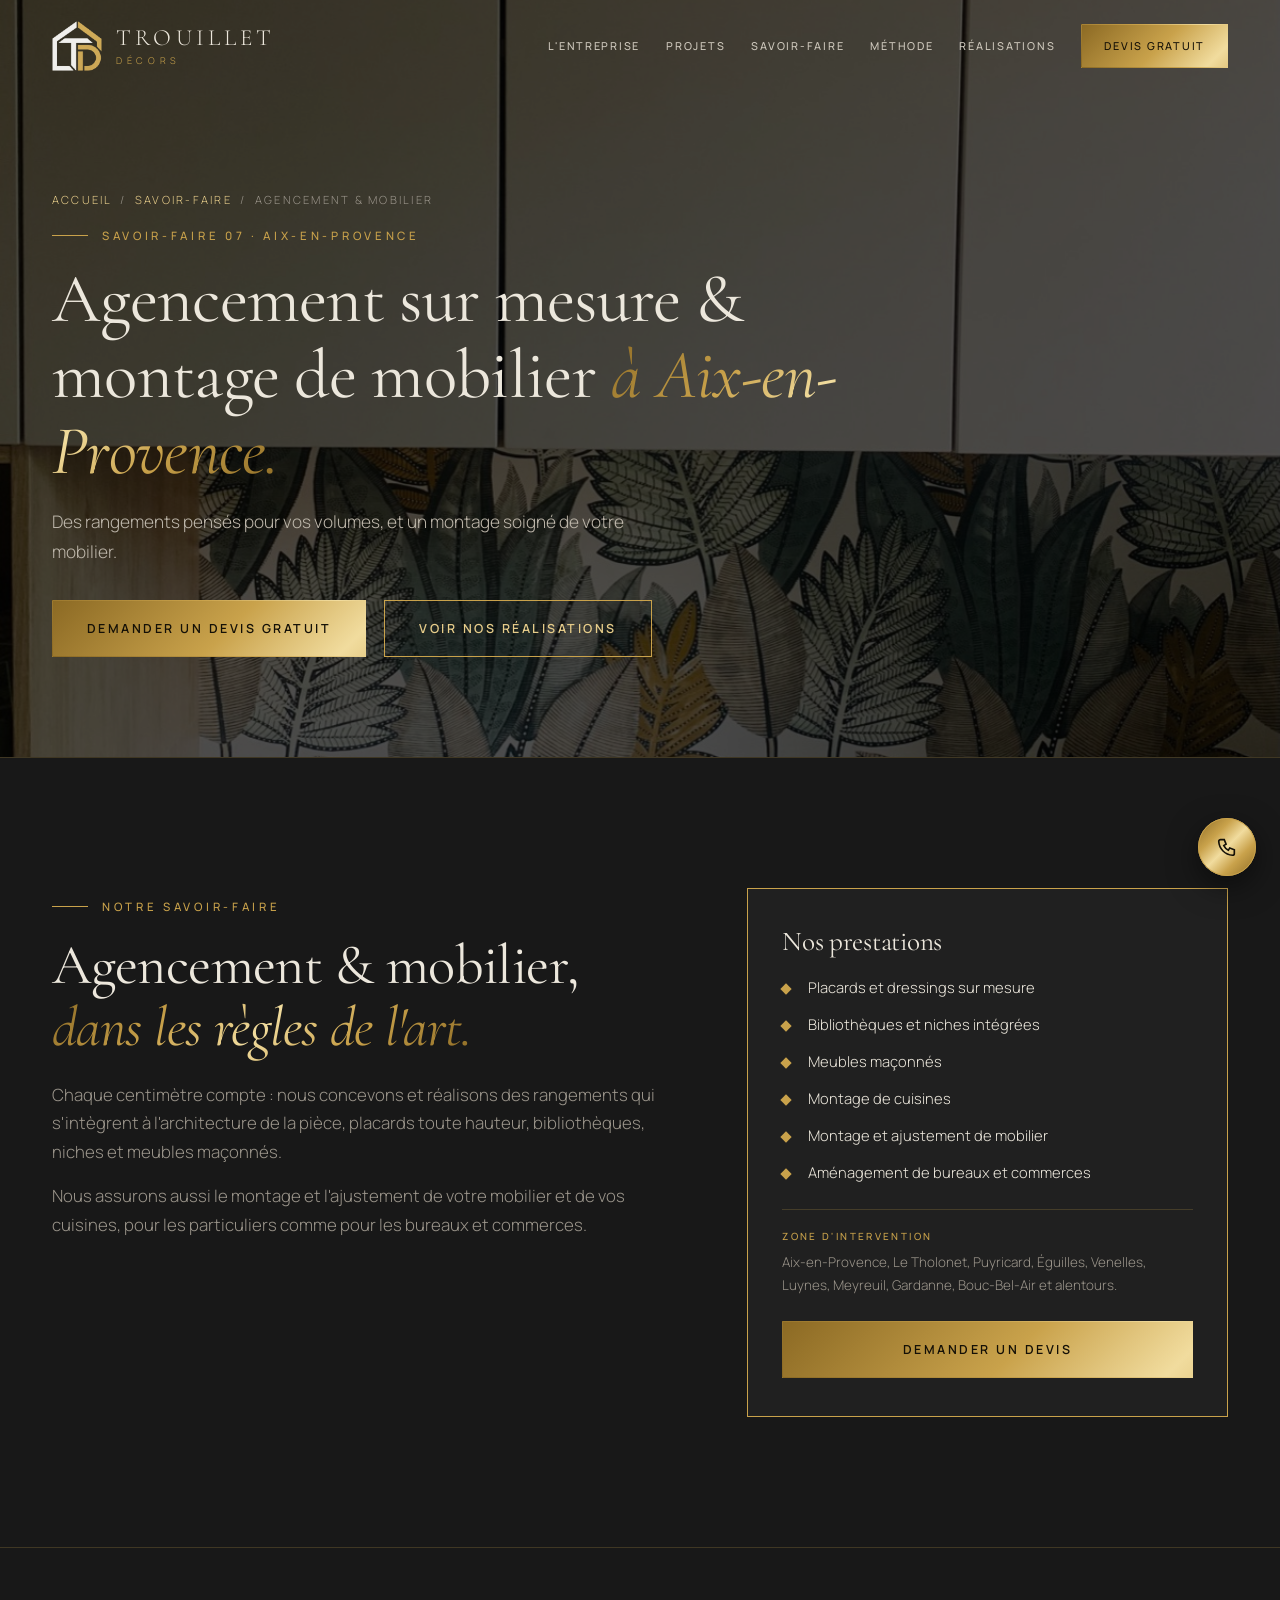
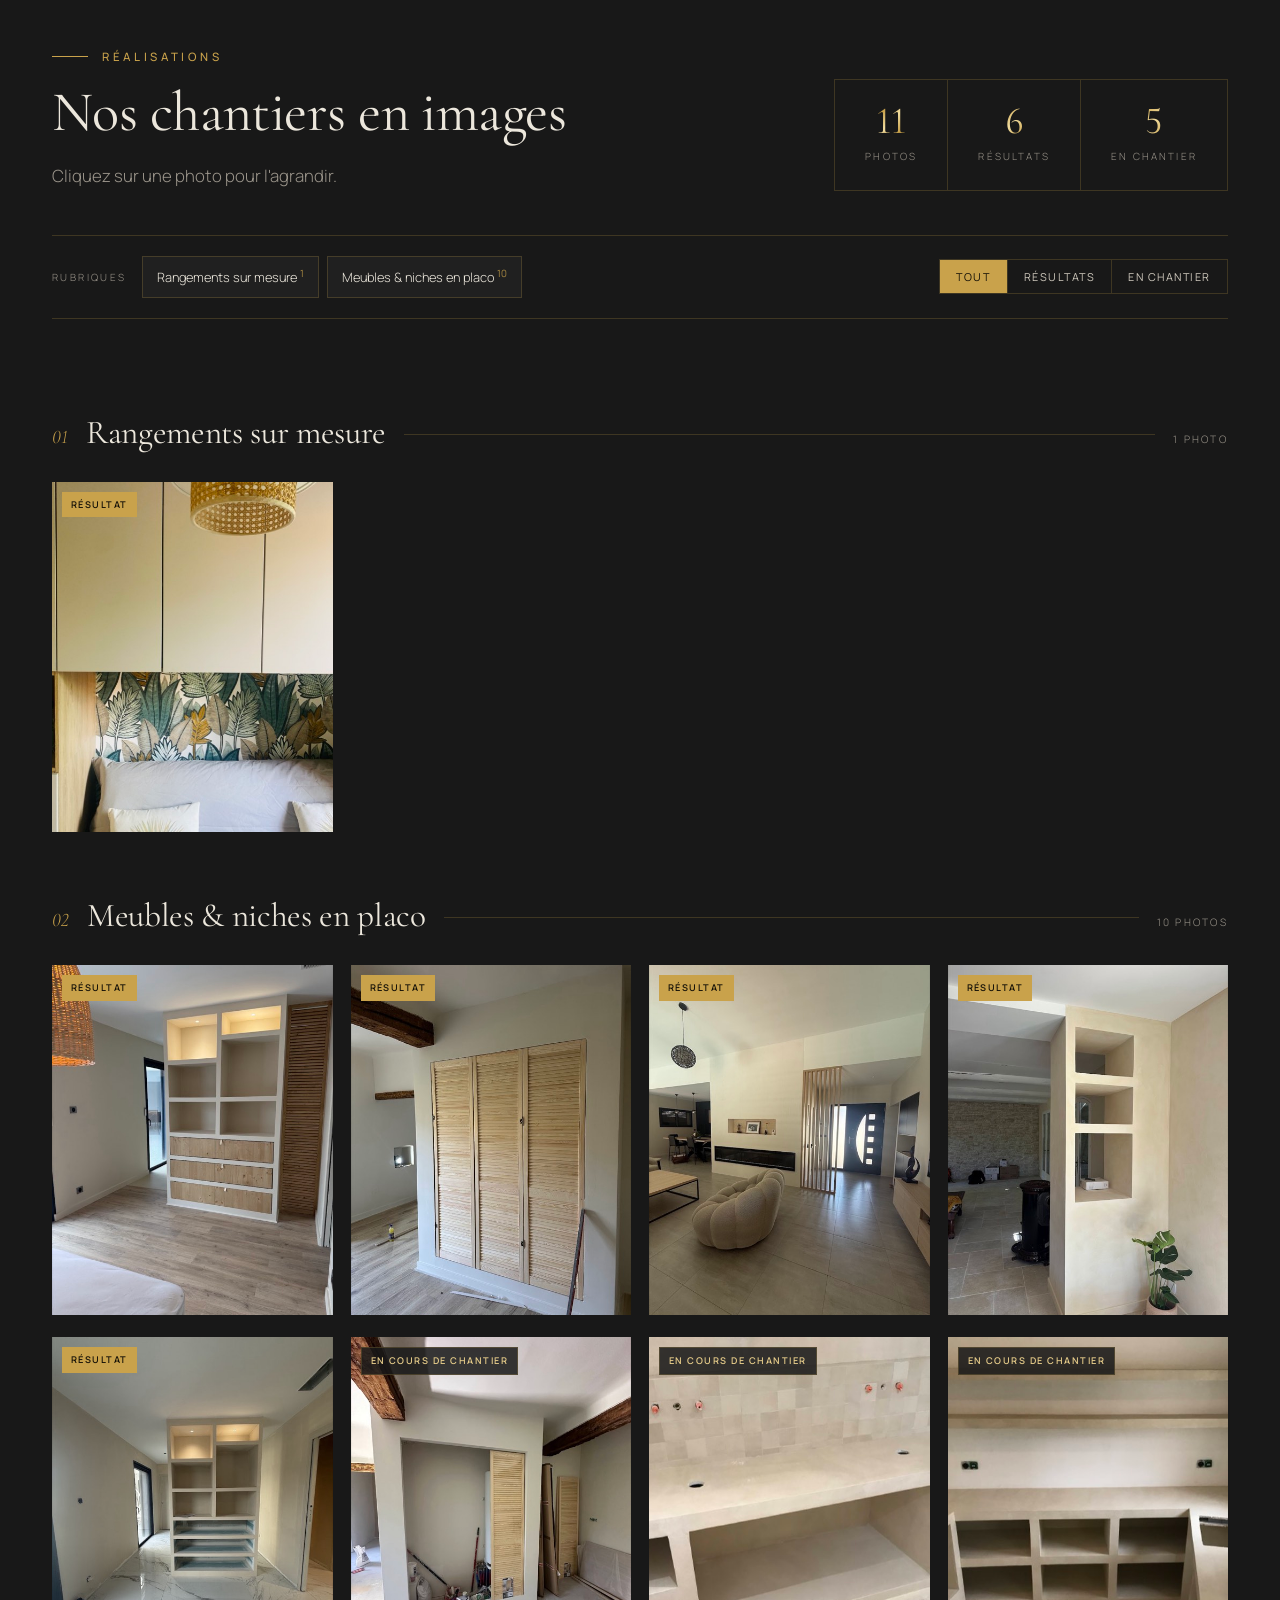
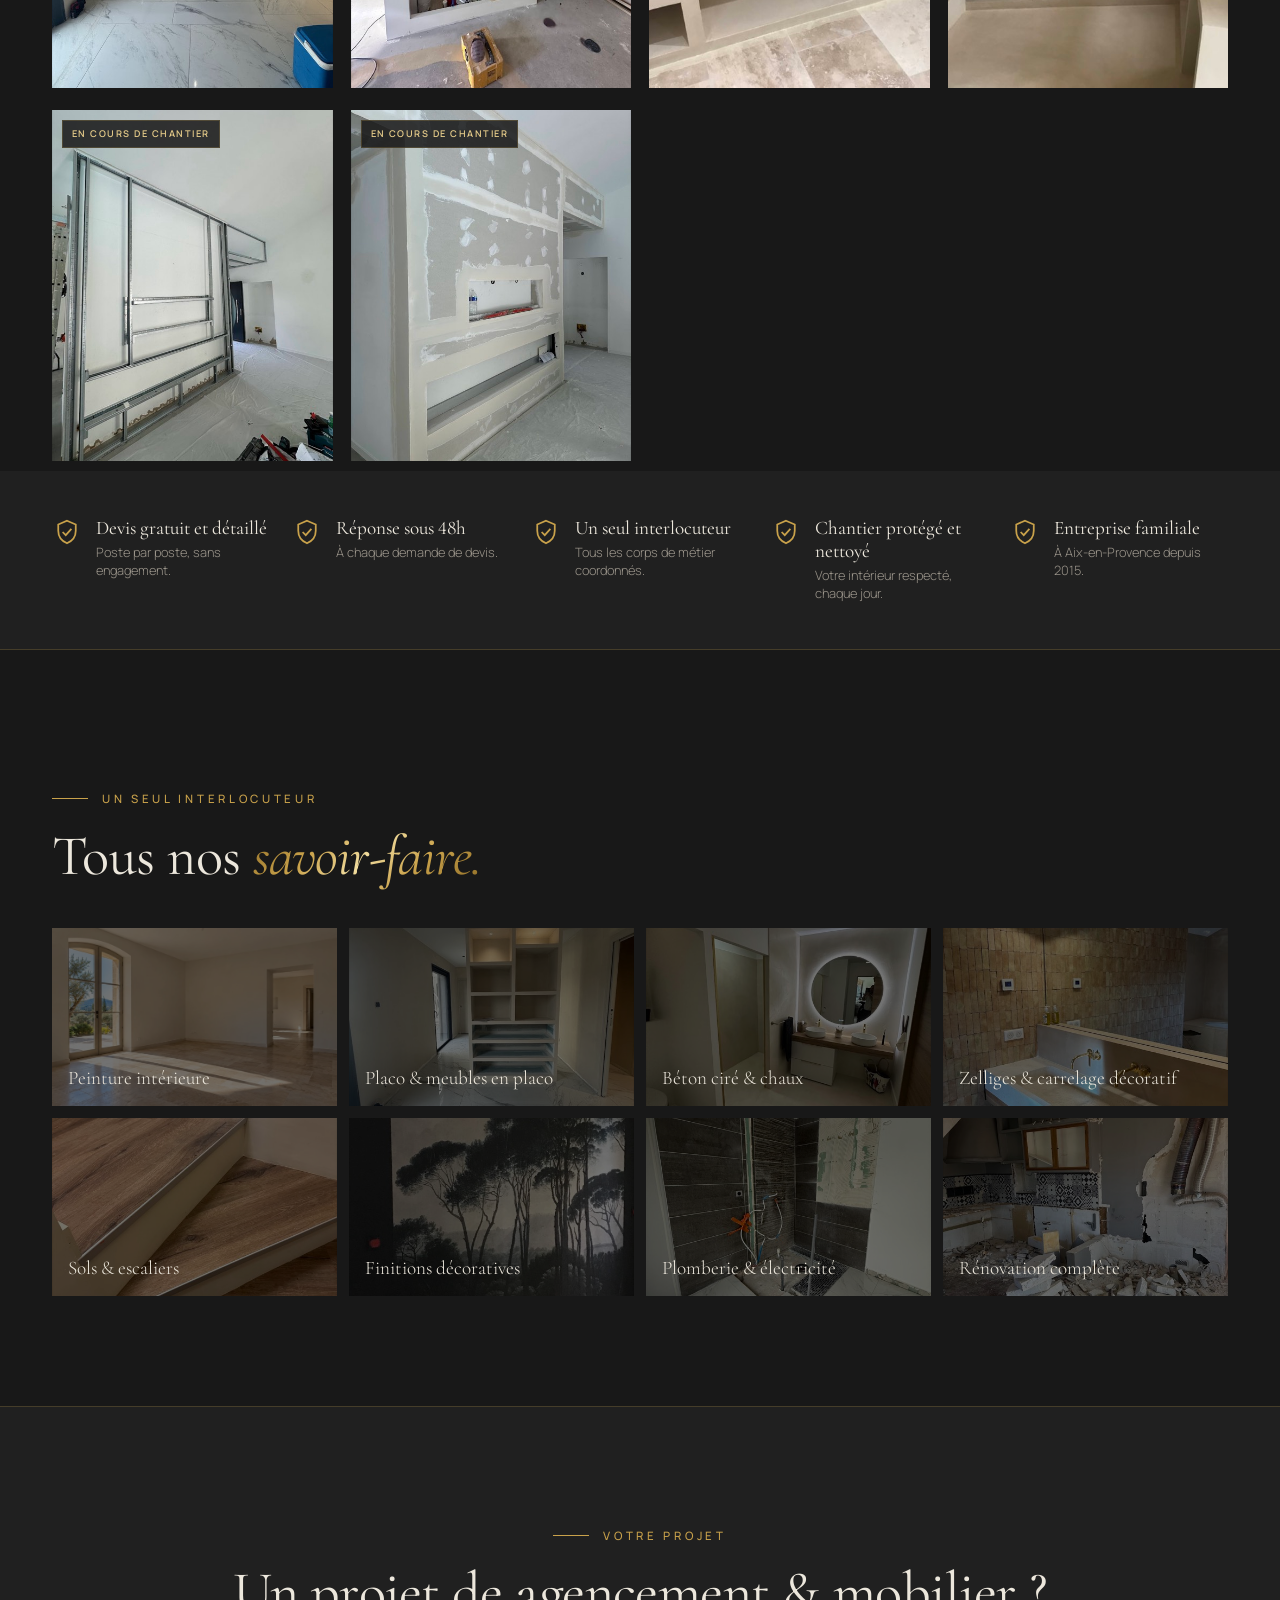
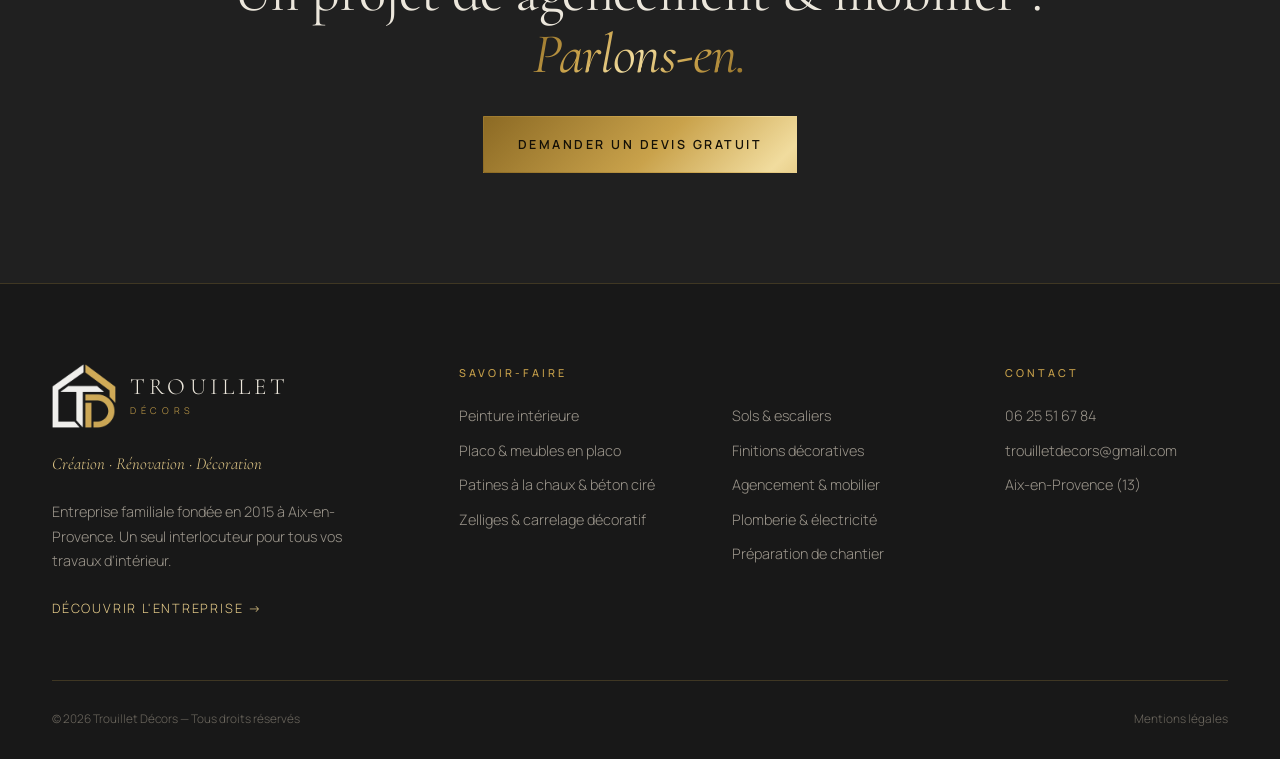
==== agencement-sur-mesure-aix-en-provence.html @ 5f68dc56 "Site Trouillet Décors Co-Authored-By: Claude Opus 5.5 <noreply@anthropic.com>" ====
<!doctype html>
<html lang="fr">
<head>
<meta charset="utf-8">
<script>document.documentElement.classList.add('js')</script>
<meta name="viewport" content="width=device-width, initial-scale=1, viewport-fit=cover">
<meta name="theme-color" content="#181818">
<title>Agencement sur mesure, rangements &amp; montage de mobilier à Aix-en-Provence — Trouillet Décors</title>
<meta name="description" content="Rangements sur mesure, placards, bibliothèques, meubles maçonnés et montage de mobilier et de cuisines à Aix-en-Provence.">
<link rel="canonical" href="https://www.trouilletdecors.fr/agencement-sur-mesure-aix-en-provence.html">
<meta property="og:title" content="Agencement sur mesure, rangements &amp; montage de mobilier à Aix-en-Provence">
<meta property="og:description" content="Rangements sur mesure, placards, bibliothèques, meubles maçonnés et montage de mobilier et de cuisines à Aix-en-Provence.">
<meta property="og:image" content="https://www.trouilletdecors.fr/images/agencement/full/agencement-01.jpg">
<script type="application/ld+json">[{"@context": "https://schema.org", "@type": "Service", "name": "Agencement sur mesure, rangements & montage de mobilier à Aix-en-Provence", "serviceType": "Agencement sur mesure & montage de mobilier", "description": "Rangements sur mesure, placards, bibliothèques, meubles maçonnés et montage de mobilier et de cuisines à Aix-en-Provence.", "areaServed": {"@type": "City", "name": "Aix-en-Provence"}, "provider": {"@type": "HomeAndConstructionBusiness", "name": "Trouillet Décors", "telephone": "+33625516784", "email": "trouilletdecors@gmail.com", "url": "https://www.trouilletdecors.fr/", "address": {"@type": "PostalAddress", "addressLocality": "Aix-en-Provence", "postalCode": "13100", "addressCountry": "FR"}}, "url": "https://www.trouilletdecors.fr/agencement-sur-mesure-aix-en-provence.html"}, {"@context": "https://schema.org", "@type": "BreadcrumbList", "itemListElement": [{"@type": "ListItem", "position": 1, "name": "Accueil", "item": "https://www.trouilletdecors.fr/"}, {"@type": "ListItem", "position": 2, "name": "Savoir-faire", "item": "https://www.trouilletdecors.fr/realisations.html"}, {"@type": "ListItem", "position": 3, "name": "Agencement & mobilier", "item": "https://www.trouilletdecors.fr/agencement-sur-mesure-aix-en-provence.html"}]}]</script>
<link rel="preconnect" href="https://fonts.googleapis.com">
<link rel="preconnect" href="https://fonts.gstatic.com" crossorigin>
<link href="https://fonts.googleapis.com/css2?family=Cormorant+Garamond:ital,wght@0,400;0,500;0,600;1,400&family=Manrope:wght@300;400;500;600&display=swap" rel="stylesheet">
<link rel="icon" type="image/png" href="images/logo/favicon-64.png">
<link rel="apple-touch-icon" href="images/logo/apple-touch-icon.png">
<link rel="stylesheet" href="site.css?v=202610231030">
</head>
<body>
<div class="progress" aria-hidden="true"></div>

<header id="top">
  <div class="wrap nav">
    <a href="index.html" class="logo" aria-label="Trouillet Décors — accueil">
      <img class="logo-img" src="images/logo/logo-td-160.png" alt="" width="160" height="160">
      <span class="logo-txt">TROUILLET<small>DÉCORS</small></span>
    </a>
    <nav class="menu" id="menu">
      <a href="entreprise.html">L'entreprise</a>
      <a href="index.html#projets">Projets</a>
      <a href="index.html#savoir-faire">Savoir-faire</a>
      <a href="index.html#methode">Méthode</a>
      <a href="realisations.html">Réalisations</a>
      <a href="index.html#contact" class="btn btn-gold">Devis gratuit</a>
      <div class="menu-foot"><a href="tel:+33625516784">06 25 51 67 84</a><span>Aix-en-Provence & Pays d'Aix</span></div>
    </nav>
    <nav class="quick" aria-label="Accès rapide"><a href="entreprise.html">L'entreprise</a><a href="realisations.html">Réalisations</a></nav>
    <button class="burger" id="burger" aria-label="Menu"><span></span><span></span><span></span></button>
  </div>
</header>

<section class="page-hero svc-hero" style="--img:url('images/agencement/full/agencement-01.jpg')">
  <div class="bg"></div>
  <div class="wrap">
    <nav class="crumb rv" aria-label="Fil d'Ariane"><a href="index.html">Accueil</a> &nbsp;/&nbsp; <a href="realisations.html">Savoir-faire</a> &nbsp;/&nbsp; Agencement &amp; mobilier</nav>
    <span class="eyebrow rv d1">Savoir-faire 07 · Aix-en-Provence</span>
    <h1 class="rv d1">Agencement sur mesure &amp; montage de mobilier <em class="gold">à Aix-en-Provence.</em></h1>
    <p class="rv d2">Des rangements pensés pour vos volumes, et un montage soigné de votre mobilier.</p>
    <div class="hero-ctas rv d3"><a href="index.html#contact" class="btn btn-gold">Demander un devis gratuit</a><a href="#galerie" class="btn btn-ghost">Voir nos réalisations</a></div>
  </div>
</section>

<section class="svc-intro">
  <div class="wrap">
    <div class="svc-grid">
      <div>
        <span class="eyebrow rv">Notre savoir-faire</span>
        <h2 class="rv d1">Agencement &amp; mobilier, <em class="gold">dans les règles de l'art.</em></h2>
        <p class="lead rv d2">Chaque centimètre compte : nous concevons et réalisons des rangements qui s&#x27;intègrent à l&#x27;architecture de la pièce, placards toute hauteur, bibliothèques, niches et meubles maçonnés.</p><p class="lead rv d2">Nous assurons aussi le montage et l&#x27;ajustement de votre mobilier et de vos cuisines, pour les particuliers comme pour les bureaux et commerces.</p>
      </div>
      <aside class="svc-box rv d2">
        <h3>Nos prestations</h3>
        <ul class="check"><li>Placards et dressings sur mesure</li><li>Bibliothèques et niches intégrées</li><li>Meubles maçonnés</li><li>Montage de cuisines</li><li>Montage et ajustement de mobilier</li><li>Aménagement de bureaux et commerces</li></ul>
        <p class="svc-zone"><b>Zone d'intervention</b>Aix-en-Provence, Le Tholonet, Puyricard, Éguilles, Venelles, Luynes, Meyreuil, Gardanne, Bouc-Bel-Air et alentours.</p>
        <a href="index.html#contact" class="btn btn-gold">Demander un devis</a>
      </aside>
    </div>
  </div>
</section>

<div class="svc-gallery" id="galerie">
  <section class="cat-intro">
    <div class="wrap">
      <div class="cat-intro-grid">
        <div><span class="eyebrow">Réalisations</span><h2>Nos chantiers en images</h2><p class="lead">Cliquez sur une photo pour l'agrandir.</p></div>
        <ul class="cat-stats"><li><b class="gold">11</b><span>Photos</span></li><li><b class='gold'>6</b><span>Résultats</span></li><li><b class='gold'>5</b><span>En chantier</span></li></ul>
      </div>
      <div class="cat-tools"><div class='jump'><small>Rubriques</small><a href="#g0" data-jump="g0">Rangements sur mesure <sup>1</sup></a><a href="#g1" data-jump="g1">Meubles &amp; niches en placo <sup>10</sup></a></div><div class="stage-toggle" role="group" aria-label="Afficher"><button class="on" data-stage="">Tout</button><button data-stage="resultat">Résultats</button><button data-stage="chantier">En chantier</button></div></div>
    </div>
  </section>
      <section class="sub" id="g0">
        <div class="wrap">
          <div class="sub-head"><span class="sub-n">01</span><h3>Rangements sur mesure</h3><span class="sub-count">1 photo</span></div>
          <div class="pgrid"><figure class="pc" data-full="images/agencement/full/agencement-01.jpg" data-stage="resultat" data-stage-label="Résultat" style="--d:0"><div class="pc-img"><img src="images/agencement/thumb/agencement-01.jpg" alt="Placards toute hauteur sur mesure au-dessus d&#x27;une tête de lit en papier peint végétal" width="525" height="700" loading="lazy"><span class="stage stage-resultat">Résultat</span></div></figure></div>
        </div>
      </section>
      <section class="sub" id="g1">
        <div class="wrap">
          <div class="sub-head"><span class="sub-n">02</span><h3>Meubles &amp; niches en placo</h3><span class="sub-count">10 photos</span></div>
          <div class="pgrid"><figure class="pc" data-full="images/placo/full/placo-01.jpg" data-stage="resultat" data-stage-label="Résultat" style="--d:0"><div class="pc-img"><img src="images/placo/thumb/placo-01.jpg" alt="Bibliothèque intégrée en placo, niches éclairées et façades en bois" width="525" height="700" loading="lazy"><span class="stage stage-resultat">Résultat</span></div></figure><figure class="pc" data-full="images/placo/full/placo-06.jpg" data-stage="resultat" data-stage-label="Résultat" style="--d:1"><div class="pc-img"><img src="images/placo/thumb/placo-06.jpg" alt="Placard sur mesure fermé par des portes persiennes en bois" width="525" height="700" loading="lazy"><span class="stage stage-resultat">Résultat</span></div></figure><figure class="pc" data-full="images/placo/full/placo-09.jpg" data-stage="resultat" data-stage-label="Résultat" style="--d:2"><div class="pc-img"><img src="images/placo/thumb/placo-09.jpg" alt="Mur TV avec niche, cheminée encastrée et claustra en bois" width="525" height="700" loading="lazy"><span class="stage stage-resultat">Résultat</span></div></figure><figure class="pc" data-full="images/placo/full/placo-12.jpg" data-stage="resultat" data-stage-label="Résultat" style="--d:3"><div class="pc-img"><img src="images/placo/thumb/placo-12.jpg" alt="Niches décoratives creusées dans un mur de séparation" width="525" height="700" loading="lazy"><span class="stage stage-resultat">Résultat</span></div></figure><figure class="pc" data-full="images/placo/full/placo-14.jpg" data-stage="resultat" data-stage-label="Résultat" style="--d:4"><div class="pc-img"><img src="images/placo/thumb/placo-14.jpg" alt="Bibliothèque intégrée éclairée, sur un sol effet marbre" width="525" height="700" loading="lazy"><span class="stage stage-resultat">Résultat</span></div></figure><figure class="pc" data-full="images/placo/full/placo-05.jpg" data-stage="chantier" data-stage-label="En cours de chantier" style="--d:5"><div class="pc-img"><img src="images/placo/thumb/placo-05.jpg" alt="Coffrage d&#x27;un placard encastré, avant la pose des portes persiennes" width="525" height="700" loading="lazy"><span class="stage stage-chantier">En cours de chantier</span></div></figure><figure class="pc" data-full="images/placo/full/placo-10.jpg" data-stage="chantier" data-stage-label="En cours de chantier" style="--d:6"><div class="pc-img"><img src="images/placo/thumb/placo-10.jpg" alt="Meuble vasque maçonné à niches ouvertes, crédence en zelliges" width="700" height="525" loading="lazy"><span class="stage stage-chantier">En cours de chantier</span></div></figure><figure class="pc" data-full="images/placo/full/placo-11.jpg" data-stage="chantier" data-stage-label="En cours de chantier" style="--d:7"><div class="pc-img"><img src="images/placo/thumb/placo-11.jpg" alt="Plan en L maçonné, étagères ouvertes et tablettes murales" width="700" height="525" loading="lazy"><span class="stage stage-chantier">En cours de chantier</span></div></figure><figure class="pc" data-full="images/placo/full/placo-15.jpg" data-stage="chantier" data-stage-label="En cours de chantier" style="--d:0"><div class="pc-img"><img src="images/placo/thumb/placo-15.jpg" alt="Ossature métallique d&#x27;un mur TV et de son caisson" width="525" height="700" loading="lazy"><span class="stage stage-chantier">En cours de chantier</span></div></figure><figure class="pc" data-full="images/placo/full/placo-16.jpg" data-stage="chantier" data-stage-label="En cours de chantier" style="--d:1"><div class="pc-img"><img src="images/placo/thumb/placo-16.jpg" alt="Mur TV en plaques de plâtre, niche et réservations avant enduit" width="525" height="700" loading="lazy"><span class="stage stage-chantier">En cours de chantier</span></div></figure></div>
        </div>
      </section>
</div>

<section class="garanties" id="garanties" hidden></section>
<section class="svc-more">
  <div class="wrap">
    <span class="eyebrow rv">Un seul interlocuteur</span>
    <h2 class="rv d1">Tous nos <em class="gold">savoir-faire.</em></h2>
    <div class="svc-others rv d2"><a href="peinture-aix-en-provence.html" class="svc-other"><img src="images/peinture/thumb/peinture-05.jpg" alt="" loading="lazy"><span>Peinture intérieure</span></a><a href="placo-aix-en-provence.html" class="svc-other"><img src="images/placo/thumb/placo-14.jpg" alt="" loading="lazy"><span>Placo &amp; meubles en placo</span></a><a href="beton-cire-enduit-chaux-aix-en-provence.html" class="svc-other"><img src="images/patines/thumb/patines-04.jpg" alt="" loading="lazy"><span>Béton ciré &amp; chaux</span></a><a href="zelliges-carrelage-aix-en-provence.html" class="svc-other"><img src="images/zelliges/thumb/zelliges-07.jpg" alt="" loading="lazy"><span>Zelliges &amp; carrelage décoratif</span></a><a href="pose-sols-aix-en-provence.html" class="svc-other"><img src="images/sols/thumb/sols-05.jpg" alt="" loading="lazy"><span>Sols &amp; escaliers</span></a><a href="papier-peint-decoration-aix-en-provence.html" class="svc-other"><img src="images/finitions/thumb/finitions-40.jpg" alt="" loading="lazy"><span>Finitions décoratives</span></a><a href="plomberie-electricite-aix-en-provence.html" class="svc-other"><img src="images/plomberie/thumb/plomberie-02.jpg" alt="" loading="lazy"><span>Plomberie &amp; électricité</span></a><a href="renovation-interieure-aix-en-provence.html" class="svc-other"><img src="images/preparation/thumb/preparation-01.jpg" alt="" loading="lazy"><span>Rénovation complète</span></a></div>
  </div>
</section>

<section class="empty-cta">
  <div class="wrap">
    <span class="eyebrow rv">Votre projet</span>
    <h2 class="rv d1">Un projet de agencement &amp; mobilier ?<br><em class="gold">Parlons-en.</em></h2>
    <a href="index.html#contact" class="btn btn-gold rv d2">Demander un devis gratuit</a>
  </div>
</section>

<footer>
  <div class="wrap">
    <div class="foot">
      <div>
        <a href="index.html" class="logo"><img class="logo-img" src="images/logo/logo-td-160.png" alt="" width="160" height="160"><span class="logo-txt">TROUILLET<small>DÉCORS</small></span></a>
        <p class="foot-tag">Création · Rénovation · Décoration</p>
        <p>Entreprise familiale fondée en 2015 à Aix-en-Provence. Un seul interlocuteur pour tous vos travaux d'intérieur.</p>
        <p><a href="entreprise.html" class="foot-link">Découvrir l'entreprise &rarr;</a></p>
      </div>
      <div><h4>Savoir-faire</h4><ul><li><a href="peinture-aix-en-provence.html">Peinture intérieure</a></li><li><a href="placo-aix-en-provence.html">Placo & meubles en placo</a></li><li><a href="beton-cire-enduit-chaux-aix-en-provence.html">Patines à la chaux & béton ciré</a></li><li><a href="zelliges-carrelage-aix-en-provence.html">Zelliges & carrelage décoratif</a></li></ul></div>
      <div><h4>&nbsp;</h4><ul><li><a href="pose-sols-aix-en-provence.html">Sols & escaliers</a></li><li><a href="papier-peint-decoration-aix-en-provence.html">Finitions décoratives</a></li><li><a href="agencement-sur-mesure-aix-en-provence.html">Agencement & mobilier</a></li><li><a href="plomberie-electricite-aix-en-provence.html">Plomberie & électricité</a></li><li><a href="renovation-interieure-aix-en-provence.html">Préparation de chantier</a></li></ul></div>
      <div><h4>Contact</h4><ul><li><a href="tel:+33625516784">06 25 51 67 84</a></li><li><a href="mailto:trouilletdecors@gmail.com">trouilletdecors@gmail.com</a></li><li>Aix-en-Provence (13)</li></ul></div>
    </div>
    <div class="legal"><span>© <span id="y"></span> Trouillet Décors — Tous droits réservés</span><span><a href="mentions-legales.html">Mentions légales</a></span></div>
  </div>
</footer>

<a href="tel:+33625516784" class="float-call" aria-label="Appeler"><svg viewBox="0 0 24 24" fill="none" stroke="currentColor" stroke-width="1.8"><path d="M5 4h4l2 5-2.5 1.5a11 11 0 005 5L15 13l5 2v4a2 2 0 01-2 2A16 16 0 013 6a2 2 0 012-2"/></svg></a>

<script src="confiance.js?v=202610231030"></script>
<script src="site.js?v=202610231030"></script>
</body>
</html>
---- site.css ----
:root{
  --black:#181818;
  --ink:#202020;
  --panel:#2a2a2a;
  --line:rgba(201,162,75,.22);
  --gold:#c9a24b;
  --gold-light:#e6cc8a;
  --gold-grad:linear-gradient(135deg,#8c6a24 0%,#c9a24b 30%,#f1dc9e 50%,#c9a24b 70%,#8c6a24 100%);
  --text:#ece7dc;
  --muted:#9a948a;
  --serif:'Cormorant Garamond',Georgia,serif;
  --sans:'Manrope',system-ui,sans-serif;
  --max:1240px;
}
*{box-sizing:border-box;margin:0;padding:0}
html{scroll-behavior:smooth}
body{background:var(--black);color:var(--text);font-family:var(--sans);font-weight:300;line-height:1.7;-webkit-font-smoothing:antialiased;overflow-x:hidden}
img{display:block;max-width:100%}
a{color:inherit;text-decoration:none}
.wrap{max-width:var(--max);margin:0 auto;padding:0 32px}
.gold{background:var(--gold-grad);-webkit-background-clip:text;background-clip:text;color:transparent}
.eyebrow{font-size:.72rem;letter-spacing:.32em;text-transform:uppercase;color:var(--gold);font-weight:500;display:inline-flex;align-items:center;gap:14px}
.eyebrow::before{content:"";width:36px;height:1px;background:var(--gold)}
h1,h2,h3{font-family:var(--serif);font-weight:400;line-height:1.1;letter-spacing:-.01em}
h2{font-size:clamp(2.2rem,4.4vw,3.6rem);margin:18px 0 22px}
h2 em,h1 em{font-style:italic}
p.lead{color:var(--muted);font-size:1.05rem;max-width:620px}
section{padding:130px 0;position:relative}

/* Buttons */
.btn{display:inline-flex;align-items:center;gap:12px;padding:17px 34px;font-size:.78rem;letter-spacing:.2em;text-transform:uppercase;font-weight:600;border:1px solid var(--gold);transition:.4s;cursor:pointer;font-family:var(--sans)}
.btn-gold{background:var(--gold-grad);background-size:200% 100%;color:#141007;border-color:transparent}
.btn-gold:hover{background-position:100% 0;box-shadow:0 10px 40px rgba(201,162,75,.25)}
.btn-ghost{color:var(--gold-light);background:transparent}
.btn-ghost:hover{background:rgba(201,162,75,.08)}
.btn svg{width:16px;height:16px}

/* Header */
header{position:fixed;inset:0 0 auto 0;z-index:50;transition:.4s;border-bottom:1px solid transparent}
header.scrolled{background:rgba(24,24,24,.92);backdrop-filter:blur(12px);border-color:var(--line)}
.nav{display:flex;align-items:center;justify-content:space-between;height:92px;transition:.4s}
header.scrolled .nav{height:74px}
.logo{display:flex;align-items:center;gap:14px}
.logo-mark{width:44px;height:44px;border:1px solid var(--gold);display:grid;place-items:center;font-family:var(--serif);font-size:1.5rem;position:relative}
.logo-mark::after{content:"";position:absolute;inset:4px;border:1px solid var(--line)}
.logo-txt{font-family:var(--serif);font-size:1.45rem;letter-spacing:.18em;line-height:1}
.logo-txt small{display:block;font-family:var(--sans);font-size:.58rem;letter-spacing:.5em;color:var(--gold);margin-top:6px}
.menu{display:flex;gap:38px;align-items:center}
.menu a{font-size:.74rem;letter-spacing:.2em;text-transform:uppercase;font-weight:500;color:#cfc9bd;position:relative;transition:.3s}
.menu a:not(.btn)::after{content:"";position:absolute;left:0;bottom:-6px;height:1px;width:0;background:var(--gold);transition:.35s}
.menu a:not(.btn):hover{color:var(--gold-light)}
.menu a:not(.btn):hover::after{width:100%}
.menu .btn{padding:12px 22px}
.burger{display:none;background:none;border:0;width:34px;height:24px;position:relative;cursor:pointer}
.burger span{position:absolute;left:0;right:0;height:1px;background:var(--gold);transition:.3s}
.burger span:nth-child(1){top:2px}.burger span:nth-child(2){top:11px}.burger span:nth-child(3){top:20px}
.burger.open span:nth-child(1){top:11px;transform:rotate(45deg)}
.burger.open span:nth-child(2){opacity:0}
.burger.open span:nth-child(3){top:11px;transform:rotate(-45deg)}

/* Hero */
.hero{min-height:100vh;display:flex;align-items:center;padding:140px 0 100px;overflow:hidden}
.hero-bg{position:absolute;inset:0;background:url('images/correns/full/correns-10.jpg') center/cover;transform:scale(1.08);animation:zoom 18s ease-out forwards}
@keyframes zoom{to{transform:scale(1)}}
.hero::before{content:"";position:absolute;inset:0;z-index:1;background:linear-gradient(90deg,rgba(24,24,24,.97) 0%,rgba(24,24,24,.85) 45%,rgba(24,24,24,.45) 100%),linear-gradient(0deg,var(--black) 0%,transparent 30%)}
.hero .wrap{position:relative;z-index:2;width:100%}
.hero h1{font-size:clamp(3rem,7vw,6.2rem);margin:28px 0 30px;max-width:900px}
.hero p{font-size:1.15rem;color:#bdb6aa;max-width:560px;margin-bottom:46px}
.hero-ctas{display:flex;gap:18px;flex-wrap:wrap}
.hero-side{position:absolute;right:32px;bottom:0;display:flex;flex-direction:column;gap:6px;text-align:right;font-size:.7rem;letter-spacing:.3em;text-transform:uppercase;color:var(--muted)}
.scroll-cue{position:absolute;left:50%;bottom:34px;z-index:2;width:1px;height:60px;background:linear-gradient(var(--gold),transparent);animation:cue 2.2s infinite}
@keyframes cue{0%{transform:scaleY(0);transform-origin:top}50%{transform:scaleY(1);transform-origin:top}51%{transform-origin:bottom}100%{transform:scaleY(0);transform-origin:bottom}}

/* Stats */
.stats{padding:0;margin-top:-1px;border-top:1px solid var(--line);border-bottom:1px solid var(--line);background:var(--ink)}
.stats .wrap{display:grid;grid-template-columns:repeat(4,1fr)}
.stat{padding:46px 20px;text-align:center;border-right:1px solid var(--line)}
.stat:last-child{border-right:0}
.stat b{display:block;font-family:var(--serif);font-weight:400;font-size:3rem;line-height:1}
.stat span{font-size:.7rem;letter-spacing:.24em;text-transform:uppercase;color:var(--muted);display:block;margin-top:12px}

/* Concept */
.concept .wrap{display:grid;grid-template-columns:1.05fr 1fr;gap:90px;align-items:center}
.concept-img{position:relative;aspect-ratio:4/5}
.concept-img img{width:100%;height:100%;object-fit:cover;filter:saturate(.85)}
.concept-img::before{content:"";position:absolute;inset:-22px 22px 22px -22px;border:1px solid var(--gold);z-index:-1}
.badge{position:absolute;right:-30px;bottom:50px;background:var(--black);border:1px solid var(--gold);padding:26px 30px;text-align:center}
.badge b{font-family:var(--serif);font-size:2.6rem;font-weight:400;display:block;line-height:1}
.badge span{font-size:.64rem;letter-spacing:.28em;text-transform:uppercase;color:var(--muted)}
.check{list-style:none;margin:34px 0 44px;display:grid;gap:18px}
.check li{display:flex;gap:18px;align-items:flex-start}
.check li::before{content:"";flex:0 0 8px;height:8px;margin-top:10px;transform:rotate(45deg);background:var(--gold)}
.check strong{font-weight:500;color:var(--text)}
.check span{color:var(--muted)}

/* Services */
.services{background:var(--ink)}
.sec-head{display:flex;justify-content:space-between;align-items:flex-end;gap:40px;margin-bottom:70px;flex-wrap:wrap}
.grid-s{display:grid;grid-template-columns:repeat(4,1fr);border-top:1px solid var(--line);border-left:1px solid var(--line)}
.card{padding:46px 34px 40px;border-right:1px solid var(--line);border-bottom:1px solid var(--line);position:relative;overflow:hidden;transition:.5s;min-height:330px;display:flex;flex-direction:column}
.card::before{content:"";position:absolute;inset:0;background:var(--bg) center/cover;opacity:0;transition:.6s;transform:scale(1.1)}
.card::after{content:"";position:absolute;inset:0;background:linear-gradient(0deg,rgba(24,24,24,.96),rgba(24,24,24,.7));opacity:0;transition:.6s}
.card>*{position:relative;z-index:1}
.card:hover::before{opacity:1;transform:scale(1)}
.card:hover::after{opacity:1}
.num{font-family:var(--serif);font-style:italic;color:var(--gold);font-size:1rem}
.ico{width:46px;height:46px;margin:26px 0 24px;color:var(--gold)}
.card h3{font-size:1.75rem;margin-bottom:14px}
.card p{color:var(--muted);font-size:.92rem}
.card .more{margin-top:auto;padding-top:24px;font-size:.68rem;letter-spacing:.24em;text-transform:uppercase;color:var(--gold);opacity:0;transform:translateY(10px);transition:.4s}
.card:hover .more{opacity:1;transform:none}

/* Clients */
.clients .wrap{display:grid;grid-template-columns:1fr 1fr;gap:2px;background:var(--line);border:1px solid var(--line)}
.client{background:var(--black);padding:70px 60px;position:relative;overflow:hidden}
.client .tag{font-family:var(--serif);font-size:6rem;line-height:1;position:absolute;right:30px;top:20px;color:rgba(201,162,75,.08);font-style:italic}
.client h3{font-size:2.4rem;margin:16px 0 18px}
.client p{color:var(--muted);margin-bottom:26px}
.client ul{list-style:none;display:grid;gap:12px}
.client li{padding-left:28px;position:relative;font-size:.95rem}
.client li::before{content:"";position:absolute;left:0;top:13px;width:14px;height:1px;background:var(--gold)}

/* Process */
.process{background:var(--ink)}
.steps{display:grid;grid-template-columns:repeat(4,1fr);gap:40px;margin-top:70px;position:relative}
.steps::before{content:"";position:absolute;top:36px;left:36px;right:36px;height:1px;background:var(--line)}
.step{position:relative}
.step .dot{width:72px;height:72px;border:1px solid var(--gold);border-radius:50%;display:grid;place-items:center;background:var(--ink);font-family:var(--serif);font-size:1.6rem;color:var(--gold-light);margin-bottom:30px}
.step h3{font-size:1.6rem;margin-bottom:12px}
.step p{color:var(--muted);font-size:.92rem}

/* Gallery */
.gallery-grid{display:grid;grid-template-columns:repeat(4,1fr);grid-auto-rows:260px;grid-auto-flow:dense;gap:14px;margin-top:70px}
.g{position:relative;overflow:hidden;cursor:pointer}
.g img{width:100%;height:100%;object-fit:cover;transition:1s cubic-bezier(.2,.7,.2,1);filter:saturate(.8) brightness(.85)}
.g:hover img{transform:scale(1.07);filter:saturate(1) brightness(.7)}
.g figcaption{position:absolute;left:24px;bottom:22px;right:24px;transform:translateY(12px);opacity:0;transition:.5s}
.g:hover figcaption{transform:none;opacity:1}
.g figcaption small{font-size:.64rem;letter-spacing:.26em;text-transform:uppercase;color:var(--gold)}
.g figcaption b{display:block;font-family:var(--serif);font-weight:400;font-size:1.5rem}
.g.tall{grid-row:span 2}.g.wide{grid-column:span 2}
.g::after{content:"";position:absolute;inset:12px;border:1px solid rgba(230,204,138,0);transition:.5s}
.g:hover::after{border-color:rgba(230,204,138,.5)}

/* Quote band */
.band{padding:120px 0;text-align:center;background:linear-gradient(rgba(24,24,24,.86),rgba(24,24,24,.86)),url('images/correns/full/correns-06.jpg') center/cover fixed;border-top:1px solid var(--line);border-bottom:1px solid var(--line)}
.band blockquote{font-family:var(--serif);font-size:clamp(1.9rem,3.6vw,3rem);font-style:italic;max-width:950px;margin:0 auto;line-height:1.3}
.band .sig{margin-top:30px;font-size:.72rem;letter-spacing:.3em;text-transform:uppercase;color:var(--gold)}

/* Zone */
.zone .wrap{display:grid;grid-template-columns:1fr 1fr;gap:90px;align-items:center}
.towns{display:flex;flex-wrap:wrap;gap:10px;margin-top:34px}
.towns span{border:1px solid var(--line);padding:9px 18px;font-size:.82rem;color:#cfc9bd;transition:.3s}
.towns span:hover{border-color:var(--gold);color:var(--gold-light)}
.towns span.main{border-color:var(--gold);color:var(--gold-light)}
.map{aspect-ratio:1;position:relative;display:grid;place-items:center}
.ring{position:absolute;border:1px solid var(--line);border-radius:50%}
.ring:nth-child(1){inset:0}.ring:nth-child(2){inset:16%}.ring:nth-child(3){inset:32%;border-color:rgba(201,162,75,.45)}
.pulse{width:18px;height:18px;background:var(--gold);border-radius:50%;position:relative;box-shadow:0 0 0 0 rgba(201,162,75,.6);animation:pulse 2.4s infinite}
@keyframes pulse{70%{box-shadow:0 0 0 40px rgba(201,162,75,0)}100%{box-shadow:0 0 0 0 rgba(201,162,75,0)}}
.map-label{position:absolute;top:calc(50% + 26px);font-family:var(--serif);font-size:1.6rem;text-align:center;line-height:1.2}
.map-label small{display:block;font-family:var(--sans);font-size:.62rem;letter-spacing:.3em;color:var(--gold);text-transform:uppercase}
.km{position:absolute;font-size:.62rem;letter-spacing:.2em;color:var(--muted);background:var(--black);padding:0 8px}

/* Contact */
.contact{background:var(--ink);border-top:1px solid var(--line)}
.contact .wrap{display:grid;grid-template-columns:1fr 1.15fr;gap:90px}
.coords{margin-top:40px;display:grid;gap:28px}
.coord{display:flex;gap:20px;align-items:flex-start}
.coord .ci{width:50px;height:50px;border:1px solid var(--line);display:grid;place-items:center;color:var(--gold);flex:0 0 50px}
.coord .ci svg{width:20px;height:20px}
.coord small{display:block;font-size:.66rem;letter-spacing:.26em;text-transform:uppercase;color:var(--muted)}
.coord b{font-weight:400;font-size:1.1rem}
form{background:var(--black);border:1px solid var(--line);padding:56px 50px;display:grid;grid-template-columns:1fr 1fr;gap:26px}
.field{display:flex;flex-direction:column;gap:8px}
.field.full{grid-column:1/-1}
label{font-size:.66rem;letter-spacing:.24em;text-transform:uppercase;color:var(--gold)}
input,select,textarea{background:transparent;border:0;border-bottom:1px solid #423d34;padding:12px 0;color:var(--text);font-family:var(--sans);font-size:1rem;font-weight:300;outline:none;transition:.3s;border-radius:0}
select option{background:var(--ink)}
input:focus,select:focus,textarea:focus{border-color:var(--gold)}
textarea{resize:vertical;min-height:110px}
.chips{display:flex;flex-wrap:wrap;gap:8px}
.chips input{position:absolute;opacity:0;width:1px;height:1px;pointer-events:none}
.chips input:focus-visible+label{outline:2px solid var(--gold);outline-offset:2px}
.chips label{border:1px solid #423d34;padding:8px 16px;cursor:pointer;color:#cfc9bd;font-size:.72rem;letter-spacing:.12em;transition:.3s}
.chips input:checked+label{border-color:var(--gold);color:#141007;background:var(--gold)}
form .btn{grid-column:1/-1;justify-content:center;margin-top:10px}
.form-note{grid-column:1/-1;font-size:.78rem;color:var(--muted);text-align:center}

/* Footer */
footer{padding:80px 0 30px;border-top:1px solid var(--line)}
.foot{display:grid;grid-template-columns:1.6fr 1fr 1fr 1fr;gap:50px;padding-bottom:60px}
.foot h4{font-size:.68rem;letter-spacing:.28em;text-transform:uppercase;color:var(--gold);font-weight:500;margin-bottom:22px}
.foot ul{list-style:none;display:grid;gap:10px}
.foot li,.foot li a{color:var(--muted);font-size:.9rem;transition:.3s}
.foot li a:hover{color:var(--gold-light)}
.foot p{color:var(--muted);font-size:.9rem;margin-top:22px;max-width:340px}
.legal{border-top:1px solid var(--line);padding-top:28px;display:flex;justify-content:space-between;font-size:.74rem;color:#6d685f;flex-wrap:wrap;gap:12px}

/* Floating call */
.float-call{position:fixed;right:24px;bottom:24px;z-index:40;width:58px;height:58px;border-radius:50%;background:var(--gold-grad);display:none;place-items:center;color:#141007;box-shadow:0 10px 30px rgba(0,0,0,.5)}
.float-call svg{width:22px;height:22px}

/* Reveal */
.js .rv{opacity:0;transform:translateY(40px);transition:1s cubic-bezier(.2,.7,.2,1)}
.js .rv.in{opacity:1;transform:none}
.d1{transition-delay:.1s}.d2{transition-delay:.2s}.d3{transition-delay:.3s}

/* Responsive */
@media (max-width:1080px){
  .grid-s{grid-template-columns:repeat(2,1fr)}
  .concept .wrap,.zone .wrap,.contact .wrap{grid-template-columns:1fr;gap:70px}
  .concept-img{max-width:520px}
  .steps{grid-template-columns:repeat(2,1fr);gap:50px}.steps::before{display:none}
  .gallery-grid{grid-template-columns:repeat(2,1fr)}
  .foot{grid-template-columns:1fr 1fr}
  .map{max-width:440px;width:100%;margin:0 auto}
}
@media (max-width:860px){
  .menu{position:fixed;inset:0;background:rgba(24,24,24,.98);flex-direction:column;justify-content:center;gap:34px;opacity:0;pointer-events:none;transition:.4s}
  .menu.open{opacity:1;pointer-events:auto}
  .menu a{font-size:1rem}
  .burger{display:block;z-index:60}
  .stats .wrap{grid-template-columns:repeat(2,1fr)}
  .stat:nth-child(2){border-right:0}.stat:nth-child(-n+2){border-bottom:1px solid var(--line)}
  .clients .wrap{grid-template-columns:1fr}
  .hero-side{display:none}
  .float-call{display:grid}
}
@media (max-width:600px){
  .wrap{padding:0 16px}
  section{padding:90px 0}
  .grid-s,.steps,.foot{grid-template-columns:1fr}
  .gallery-grid{grid-template-columns:1fr;grid-auto-rows:240px}
  .g.wide,.g.tall{grid-column:auto;grid-row:auto}
  .client{padding:50px 26px}
  form{grid-template-columns:1fr;padding:38px 22px}
  .badge{right:-6px;padding:18px 20px}
  .concept-img::before{inset:-12px 12px 12px -12px}
  .logo-txt{font-size:1.15rem}
  .band{background-attachment:scroll}
  .card .more{opacity:1;transform:none}
}

/* ---------- Projets phares ---------- */
.projects{display:grid;grid-template-columns:repeat(4,1fr);gap:14px;margin-top:70px}
.proj{position:relative;aspect-ratio:3/4;overflow:hidden;cursor:pointer;display:block;background:var(--panel)}
.proj img{width:100%;height:100%;object-fit:cover;transition:1.2s cubic-bezier(.2,.7,.2,1);filter:brightness(.78) saturate(.9)}
.proj:hover img{transform:scale(1.06);filter:brightness(.6) saturate(1)}
.proj::before{content:"";position:absolute;inset:0;z-index:1;background:linear-gradient(0deg,rgba(24,24,24,.92) 0%,rgba(24,24,24,0) 55%)}
.proj::after{content:"";position:absolute;inset:12px;z-index:1;border:1px solid rgba(230,204,138,0);transition:.5s}
.proj:hover::after{border-color:rgba(230,204,138,.55)}
.proj-txt{position:absolute;left:26px;right:26px;bottom:24px;z-index:2}
.proj-txt small{font-size:.62rem;letter-spacing:.28em;text-transform:uppercase;color:var(--gold)}
.proj-txt b{display:block;font-family:var(--serif);font-weight:400;font-size:1.65rem;line-height:1.15;margin:6px 0 8px}
.proj-txt span{font-size:.8rem;color:#bdb6aa;display:flex;align-items:center;gap:10px}
.proj-txt span::before{content:"";width:22px;height:1px;background:var(--gold)}
.proj.big{grid-column:span 2;aspect-ratio:auto}

/* ---------- Catégories (accueil) ---------- */
.cats{display:grid;grid-template-columns:repeat(4,1fr);gap:14px;margin-top:14px}
.cat{position:relative;aspect-ratio:4/3;overflow:hidden;display:block}
.cat img{width:100%;height:100%;object-fit:cover;filter:brightness(.55) saturate(.85);transition:1s cubic-bezier(.2,.7,.2,1)}
.cat:hover img{transform:scale(1.07);filter:brightness(.42)}
.cat div{position:absolute;inset:auto 20px 18px 20px}
.cat b{font-family:var(--serif);font-weight:400;font-size:1.3rem;line-height:1.2;display:block}
.cat small{font-size:.6rem;letter-spacing:.24em;text-transform:uppercase;color:var(--gold)}
.center{text-align:center;margin-top:60px}

/* ---------- Page réalisations ---------- */
.page-hero{padding:190px 0 90px;position:relative;overflow:hidden;border-bottom:1px solid var(--line)}
.page-hero .bg{position:absolute;inset:0;background:var(--img) center/cover;filter:brightness(.32) saturate(.8)}
.page-hero .wrap{position:relative}
.page-hero h1{font-size:clamp(2.8rem,6vw,5.2rem);margin:22px 0 22px}
.page-hero p{color:#bdb6aa;max-width:600px;font-size:1.08rem}
.crumb{font-size:.7rem;letter-spacing:.2em;text-transform:uppercase;color:var(--muted);margin-bottom:8px}
.crumb a{color:var(--gold-light)}
.filters-bar{position:sticky;top:74px;z-index:30;background:rgba(24,24,24,.94);backdrop-filter:blur(12px);border-bottom:1px solid var(--line)}
.filters{display:flex;gap:6px;overflow-x:auto;padding:16px 0;scrollbar-width:none}
.filters::-webkit-scrollbar{display:none}
.filters button{flex:0 0 auto;background:transparent;border:1px solid #423d34;color:#cfc9bd;padding:10px 18px;font-family:var(--sans);font-size:.7rem;letter-spacing:.16em;text-transform:uppercase;cursor:pointer;transition:.3s;white-space:nowrap}
.filters button sup{color:var(--gold);margin-left:6px;font-size:.62rem}
.filters button:hover{border-color:var(--gold);color:var(--gold-light)}
.filters button.on{background:var(--gold);border-color:var(--gold);color:#141007}
.filters button.on sup{color:#141007}
.cat-block{padding:90px 0 0;scroll-margin-top:150px}
.cat-block:last-child{padding-bottom:130px}
.cat-head{display:flex;justify-content:space-between;align-items:flex-end;gap:30px;flex-wrap:wrap;margin-bottom:40px;padding-bottom:26px;border-bottom:1px solid var(--line)}
.cat-head h2{font-size:clamp(2rem,3.6vw,3rem);margin:12px 0 0}
.cat-head p{color:var(--muted);max-width:460px;font-size:.95rem}
.masonry{columns:4 260px;column-gap:14px}
.ph{break-inside:avoid;margin-bottom:14px;position:relative;overflow:hidden;cursor:zoom-in;background:var(--panel)}
.ph img{width:100%;height:auto;transition:.9s cubic-bezier(.2,.7,.2,1);filter:saturate(.92)}
.ph:hover img{transform:scale(1.04);filter:saturate(1.05) brightness(.85)}
.ph::after{content:"";position:absolute;inset:10px;border:1px solid rgba(230,204,138,0);transition:.5s;pointer-events:none}
.ph:hover::after{border-color:rgba(230,204,138,.5)}
.see-more{display:flex;justify-content:center;margin-top:30px}
.empty-cta{background:var(--ink);border-top:1px solid var(--line);text-align:center;padding:110px 0}
.empty-cta h2{margin:16px 0 30px}

/* ---------- Visionneuse ---------- */
.lb{position:fixed;inset:0;z-index:100;background:rgba(16,16,16,.97);display:flex;align-items:center;justify-content:center;opacity:0;pointer-events:none;transition:.35s}
.lb.open{opacity:1;pointer-events:auto}
.lb-stage{width:100%;height:100%;display:flex;align-items:center;justify-content:center;padding:80px 90px 50px}
.lb-stage img{max-width:100%;max-height:100%;object-fit:contain;opacity:0;transform:scale(.98);transition:.4s}
.lb-stage img.ready{opacity:1;transform:none}
.lb-top{position:absolute;top:0;left:0;right:0;display:flex;align-items:center;gap:24px;padding:22px 30px;z-index:2}
.lb-title{font-family:var(--serif);font-size:1.4rem}
.lb-count{font-size:.7rem;letter-spacing:.24em;color:var(--gold)}
.lb-close{margin-left:auto;background:none;border:1px solid var(--line);color:var(--gold-light);width:46px;height:46px;font-size:1.6rem;cursor:pointer;transition:.3s}
.lb-close:hover{border-color:var(--gold)}
.lb-nav{position:absolute;top:50%;transform:translateY(-50%);z-index:2;background:rgba(24,24,24,.6);border:1px solid var(--line);color:var(--gold-light);width:54px;height:54px;font-size:2rem;line-height:1;cursor:pointer;transition:.3s}
.lb-nav:hover{border-color:var(--gold);background:rgba(201,162,75,.12)}
.lb-prev{left:22px}.lb-next{right:22px}

@media (max-width:1080px){
  .projects{grid-template-columns:repeat(2,1fr)}
  .proj.big{grid-column:span 2;aspect-ratio:16/10}
  .cats{grid-template-columns:repeat(2,1fr)}
}
@media (max-width:600px){
  .projects{grid-template-columns:1fr}
  .proj.big{grid-column:auto;aspect-ratio:3/4}
  .cats{grid-template-columns:1fr 1fr;gap:8px}
  .cat b{font-size:1.05rem}
  .cat div{inset:auto 12px 10px 12px}
  .masonry{columns:2 140px;column-gap:8px}.ph{margin-bottom:8px}
  .lb-stage{padding:70px 0 70px}
  .lb-nav{top:auto;bottom:12px;transform:none;width:48px;height:48px}
  .lb-top{padding:14px 16px}.lb-title{font-size:1.1rem}
  .page-hero{padding:150px 0 70px}
  .filters-bar{top:74px}
}
.proj-cta{background:radial-gradient(circle at 70% 30%,rgba(201,162,75,.18),transparent 60%),var(--panel);border:1px solid var(--line);min-height:260px}
.proj-cta::before{display:none}
.proj-cta .proj-txt b{font-size:2rem}
[hidden]{display:none!important}
.projects{grid-auto-rows:460px}
.proj,.proj.big{aspect-ratio:auto}
@media (max-width:1080px){.projects{grid-auto-rows:400px}}
@media (max-width:600px){.projects{grid-auto-rows:380px}.proj-cta{min-height:0}}

/* ---------- Réalisations : vue d'ensemble ---------- */
.overview{display:grid;grid-template-columns:repeat(2,1fr);gap:22px}
.ov{display:grid;grid-template-columns:44% 1fr;background:var(--ink);border:1px solid var(--line);transition:.4s;min-height:300px}
.ov:hover{border-color:var(--gold);transform:translateY(-3px);box-shadow:0 20px 50px rgba(0,0,0,.35)}
.ov-img{position:relative;overflow:hidden}
.ov-img img{width:100%;height:100%;object-fit:cover;transition:1s cubic-bezier(.2,.7,.2,1);filter:saturate(.9)}
.ov:hover .ov-img img{transform:scale(1.06)}
.ov-n{position:absolute;left:14px;top:12px;font-family:var(--serif);font-style:italic;font-size:1.4rem;color:var(--gold-light);text-shadow:0 2px 10px rgba(0,0,0,.6)}
.ov-body{padding:30px 30px 26px;display:flex;flex-direction:column}
.ov-body h3{font-size:1.65rem;margin-bottom:10px}
.ov-body p{color:var(--muted);font-size:.88rem;margin-bottom:16px}
.ov-tags{display:flex;flex-wrap:wrap;gap:6px;margin-bottom:20px}
.ov-tags span{font-size:.66rem;letter-spacing:.06em;border:1px solid var(--line);color:#d6cfc2;padding:4px 10px}
.ov-foot{margin-top:auto;display:flex;justify-content:space-between;align-items:center;font-size:.68rem;letter-spacing:.22em;text-transform:uppercase;color:var(--muted);border-top:1px solid var(--line);padding-top:16px}
.ov-go{color:var(--gold)}

/* ---------- Réalisations : vue catégorie ---------- */
.cat-intro{padding:80px 0 40px}
.cat-intro-grid{display:grid;grid-template-columns:1fr auto;gap:60px;align-items:end}
.cat-intro h2{margin:16px 0 18px}
.cat-stats{list-style:none;display:flex;border:1px solid var(--line)}
.cat-stats li{padding:22px 30px;text-align:center;border-right:1px solid var(--line)}
.cat-stats li:last-child{border-right:0}
.cat-stats b{font-family:var(--serif);font-weight:400;font-size:2.4rem;line-height:1;display:block}
.cat-stats span{font-size:.62rem;letter-spacing:.22em;text-transform:uppercase;color:var(--muted)}
.cat-tools{display:flex;justify-content:space-between;align-items:center;gap:20px;flex-wrap:wrap;margin-top:44px;padding:20px 0;border-top:1px solid var(--line);border-bottom:1px solid var(--line)}
.jump{display:flex;flex-wrap:wrap;gap:8px;align-items:center}
.jump small{font-size:.62rem;letter-spacing:.24em;text-transform:uppercase;color:var(--muted);margin-right:8px}
.jump a{font-size:.8rem;padding:8px 14px;background:var(--ink);border:1px solid var(--line);transition:.3s}
.jump a:hover{border-color:var(--gold);color:var(--gold-light)}
.jump sup{color:var(--gold);font-size:.62rem}
.stage-toggle{display:flex;border:1px solid var(--line)}
.stage-toggle button{background:none;border:0;color:#cfc9bd;padding:9px 16px;font-family:var(--sans);font-size:.68rem;letter-spacing:.14em;text-transform:uppercase;cursor:pointer;transition:.3s}
.stage-toggle button+button{border-left:1px solid var(--line)}
.stage-toggle button.on{background:var(--gold);color:#141007}
.sub{padding:56px 0 10px}
.sub-head{display:flex;align-items:baseline;gap:18px;margin-bottom:28px}
.sub-n{font-family:var(--serif);font-style:italic;color:var(--gold);font-size:1.2rem}
.sub-head h3{font-size:clamp(1.6rem,2.6vw,2.2rem)}
.sub-head::after{content:"";flex:1;height:1px;background:var(--line);align-self:center}
.sub-count{order:3;font-size:.64rem;letter-spacing:.22em;text-transform:uppercase;color:var(--muted)}
.pgrid{display:grid;grid-template-columns:repeat(4,1fr);gap:22px 18px}
.pc{cursor:zoom-in}
.pc-img{position:relative;aspect-ratio:4/5;overflow:hidden;background:var(--panel)}
.pc-img img{width:100%;height:100%;object-fit:cover;transition:.9s cubic-bezier(.2,.7,.2,1)}
.pc:hover .pc-img img{transform:scale(1.05)}
.pc-img::after{content:"";position:absolute;inset:10px;border:1px solid rgba(230,204,138,0);transition:.5s}
.pc:hover .pc-img::after{border-color:rgba(230,204,138,.55)}
.stage{position:absolute;left:10px;top:10px;font-size:.58rem;letter-spacing:.16em;text-transform:uppercase;padding:5px 9px;font-weight:600}
.stage-resultat{background:var(--gold);color:#141007}
.stage-chantier{background:rgba(24,24,24,.85);color:var(--gold-light);border:1px solid var(--line)}
.pc figcaption{font-size:.9rem;line-height:1.45;color:#d6cfc2;margin-top:12px;padding-left:14px;border-left:1px solid var(--gold)}
.cat-nav{margin-top:90px;border-top:1px solid var(--line);border-bottom:1px solid var(--line);background:var(--ink)}
.cat-nav .wrap{display:grid;grid-template-columns:1fr auto 1fr;align-items:center;gap:20px;padding-top:34px;padding-bottom:34px}
.cat-nav a small{display:block;font-size:.62rem;letter-spacing:.22em;text-transform:uppercase;color:var(--gold)}
.cat-nav a b{font-family:var(--serif);font-weight:400;font-size:1.4rem}
.cat-nav a:hover b{color:var(--gold-light)}
.cat-nav .r{text-align:right}
.cat-nav-all{border:1px solid var(--gold);color:var(--gold-light);padding:12px 20px;font-size:.68rem;letter-spacing:.2em;text-transform:uppercase}

/* Légende visionneuse */
.lb-cap{position:absolute;left:50%;bottom:18px;transform:translateX(-50%);z-index:2;text-align:center;max-width:min(720px,90vw);background:rgba(24,24,24,.85);border:1px solid var(--line);padding:12px 22px}
.lb-cap p{font-family:var(--serif);font-size:1.25rem;line-height:1.3}
.lb-stage-tag{font-size:.6rem;letter-spacing:.22em;text-transform:uppercase;color:var(--gold)}
.lb-stage{padding-bottom:110px}

@media (max-width:1080px){
  .overview{grid-template-columns:1fr}
  .pgrid{grid-template-columns:repeat(3,1fr)}
  .cat-intro-grid{grid-template-columns:1fr;gap:30px}
}
@media (max-width:600px){
  .ov{grid-template-columns:1fr}
  .ov-img{aspect-ratio:16/10}
  .ov-body{padding:24px 20px}
  .pgrid{grid-template-columns:1fr 1fr;gap:18px 10px}
  .pc figcaption{font-size:.8rem;padding-left:10px}
  .stage{font-size:.5rem;padding:4px 6px;left:6px;top:6px}
  .cat-stats li{padding:16px 18px;flex:1}
  .cat-stats b{font-size:1.9rem}
  .cat-intro{padding:56px 0 20px}
  .cat-nav .wrap{grid-template-columns:1fr 1fr}
  .cat-nav-all{grid-column:1/-1;grid-row:2;text-align:center}
  .cat-nav a b{font-size:1.1rem}
  .lb-cap{bottom:70px;padding:10px 14px}.lb-cap p{font-size:1rem}
  .lb-stage{padding:70px 0 150px}
}
.ov-img img{position:absolute;inset:0}
.ov{min-height:280px}

/* =========================================================
   HÉRO — Villa à Eygalières au premier plan
   ========================================================= */
.hero::before{display:none}
.hero-media{position:absolute;top:0;right:0;bottom:0;width:48%;z-index:0}
.hero-main{width:100%;height:100%;object-fit:cover;object-position:center 40%;animation:zoomIn 14s ease-out both}
@keyframes zoomIn{from{transform:scale(1.08)}to{transform:scale(1)}}
.hero-media{overflow:visible}
.hero-media::before{content:"";position:absolute;inset:0;z-index:1;pointer-events:none;
  background:linear-gradient(90deg,var(--black) 0%,rgba(24,24,24,.55) 18%,rgba(24,24,24,0) 45%),linear-gradient(0deg,rgba(24,24,24,.6) 0%,rgba(24,24,24,0) 30%)}
.hero-inset{position:absolute;left:-110px;bottom:12%;width:clamp(150px,13vw,210px);aspect-ratio:3/4;z-index:2;background:var(--black);border:1px solid var(--gold);padding:7px;box-shadow:0 30px 60px rgba(0,0,0,.45)}
.hero-inset img{width:100%;height:100%;object-fit:cover}
.hero-tag{position:absolute;right:32px;bottom:44px;z-index:2;display:block;background:rgba(24,24,24,.82);backdrop-filter:blur(8px);border:1px solid var(--line);padding:14px 20px;font-family:var(--serif);font-size:1.25rem;line-height:1.25;transition:.3s}
.hero-tag:hover{border-color:var(--gold)}
.hero-tag small{display:block;font-family:var(--sans);font-size:.58rem;letter-spacing:.28em;text-transform:uppercase;color:var(--gold)}
.hero-tag span{display:block;font-family:var(--sans);font-size:.66rem;letter-spacing:.16em;text-transform:uppercase;color:var(--muted);margin-top:4px}
.hero-content{position:relative;z-index:2}
.hero-content h1{font-size:clamp(2.8rem,5vw,4.6rem);max-width:640px}
.hero-content p{max-width:500px}
.hero .scroll-cue{left:26%}

/* Projets remontés */
.projets-home{padding-top:110px}
.projets-home .sec-head{margin-bottom:0}
.cats-title{font-size:clamp(1.5rem,2.4vw,2rem);margin:70px 0 22px;display:flex;align-items:center;gap:20px}
.cats-title::after{content:"";flex:1;height:1px;background:var(--line)}
.projets-home .cats{margin-top:0}

/* Menu : pied (mobile uniquement) */
.menu-foot{display:none}

/* =========================================================
   TABLETTE / MOBILE
   ========================================================= */
@media (max-width:1080px){
  .hero-media{width:52%}
  .hero-inset{display:none}
}
@media (max-width:860px){
  /* En-tête */
  .nav,header.scrolled .nav{height:64px}
  .logo{gap:11px}
  .logo-mark{width:38px;height:38px;font-size:1.3rem}
  .logo-txt{font-size:1.12rem;letter-spacing:.16em}
  .logo-txt small{font-size:.5rem;margin-top:5px}
  /* Menu plein écran */
  .menu{align-items:stretch;justify-content:flex-start;gap:0;padding:100px 24px calc(30px + env(safe-area-inset-bottom));counter-reset:m;overflow-y:auto}
  .menu>a:not(.btn){font-family:var(--serif);font-size:2.1rem;letter-spacing:0;text-transform:none;font-weight:400;color:var(--text);padding:14px 0;border-bottom:1px solid var(--line);display:flex;align-items:baseline;gap:16px;counter-increment:m}
  .menu>a:not(.btn)::before{content:"0" counter(m);font-family:var(--sans);font-size:.7rem;letter-spacing:.2em;color:var(--gold)}
  .menu a:not(.btn)::after{display:none}
  .menu .btn{margin-top:30px;justify-content:center;padding:18px;font-size:.78rem}
  .menu-foot{display:flex;flex-direction:column;gap:6px;margin-top:auto;padding-top:30px;text-align:center}
  .menu-foot a{font-family:var(--serif);font-size:1.6rem;color:var(--gold-light)}
  .menu-foot span{font-size:.66rem;letter-spacing:.24em;text-transform:uppercase;color:var(--muted)}
  .menu.open a{animation:menuIn .5s both}
  @keyframes menuIn{from{opacity:0;transform:translateY(14px)}to{opacity:1;transform:none}}

  /* Héro plein écran, photo d'Eygalières en fond */
  .hero{min-height:100vh;min-height:100svh;align-items:flex-end;padding:96px 0 calc(40px + env(safe-area-inset-bottom))}
  .hero-media{inset:0;width:100%}
  .hero-media::before{background:linear-gradient(180deg,rgba(24,24,24,.6) 0%,rgba(24,24,24,.05) 22%,rgba(24,24,24,.25) 42%,rgba(24,24,24,.9) 68%,var(--black) 100%)}
  .hero-main{object-position:center 30%}
  .hero-tag{top:80px;bottom:auto;right:16px;padding:9px 14px;font-size:1rem}
  .hero-tag span{font-size:.56rem}
  .hero-content h1{font-size:clamp(2.35rem,10.6vw,3.6rem);margin:16px 0 16px;line-height:1.05}
  .hero-content p{font-size:.97rem;line-height:1.6;color:#d3ccbf;margin-bottom:28px}
  .hero-ctas{flex-direction:column;gap:10px}
  .hero-ctas .btn{justify-content:center;width:100%;padding:17px 20px}
  .hero .scroll-cue{display:none}

  .float-call{right:16px;bottom:calc(16px + env(safe-area-inset-bottom));width:54px;height:54px}
  .filters-bar{top:64px}
}

@media (max-width:600px){
  body{font-size:15px}
  section{padding:76px 0}
  .wrap{padding:0 18px}
  h2{font-size:clamp(2rem,8.8vw,2.6rem);margin:14px 0 16px}
  .eyebrow{font-size:.62rem;letter-spacing:.26em;gap:10px}
  .eyebrow::before{width:24px}
  p.lead{font-size:.97rem}
  .sec-head{margin-bottom:34px;gap:6px}
  .btn{padding:16px 24px;font-size:.72rem}
  .center .btn{width:100%;justify-content:center}

  /* Chiffres */
  .stat{padding:26px 10px}
  .stat b{font-size:2.3rem}
  .stat span{font-size:.58rem;letter-spacing:.18em;margin-top:8px}

  /* Projets : carrousel à faire glisser */
  .projets-home{padding-top:70px}
  .projets-home .projects{display:flex;overflow-x:auto;scroll-snap-type:x mandatory;gap:12px;margin:30px -18px 0;padding:0 18px 4px;scrollbar-width:none;-webkit-overflow-scrolling:touch}
  .projets-home .projects::-webkit-scrollbar{display:none}
  .projets-home .proj,.projets-home .proj.big{flex:0 0 82%;height:min(118vw,470px);scroll-snap-align:center;grid-column:auto}
  .projets-home .proj.rv{opacity:1;transform:none}
  .swipe-hint{display:flex}
  .proj-txt{left:20px;right:20px;bottom:20px}
  .proj-txt b{font-size:1.5rem}
  .cats-title{margin:50px 0 16px;font-size:1.45rem}
  .cats{grid-template-columns:1fr 1fr;gap:10px}
  .cat{aspect-ratio:1/1}
  .cat b{font-size:1.05rem}
  .cat small{font-size:.52rem}

  /* L'esprit */
  .concept .wrap{gap:56px}
  .concept-img{aspect-ratio:4/5;margin:0 6px 0 14px}
  .check{margin:26px 0 32px;gap:14px}
  .check li{font-size:.94rem}

  /* Savoir-faire : liste lisible photo + texte */
  .grid-s{border:0;gap:12px}
  .card{display:grid;grid-template-columns:108px 1fr;column-gap:16px;align-content:start;min-height:0;padding:16px 16px 18px;border:1px solid var(--line);background:var(--black)}
  .card>*{grid-column:2}
  .card::before{inset:16px auto 16px 16px;width:108px;opacity:1;transform:none}
  .card::after{display:none}
  .card .ico{display:none}
  .card .num{font-size:.85rem;line-height:1}
  .card h3{font-size:1.35rem;margin:6px 0 6px;line-height:1.15}
  .card p{font-size:.84rem;line-height:1.55}
  .card .more{opacity:1;transform:none;padding-top:10px;font-size:.6rem;letter-spacing:.16em}

  /* Particuliers / pros */
  .client{padding:44px 22px}
  .client h3{font-size:2rem}
  .client .tag{font-size:4rem;right:16px;top:12px}

  /* Méthode : frise verticale */
  .steps{grid-template-columns:1fr;gap:26px;margin-top:40px}
  .steps::before{display:block;left:27px;right:auto;top:10px;bottom:10px;width:1px;height:auto}
  .step{display:grid;grid-template-columns:56px 1fr;column-gap:18px}
  .step .dot{width:56px;height:56px;font-size:1.25rem;margin:0;grid-row:span 2}
  .step h3{font-size:1.45rem;margin:6px 0 4px}
  .step p{font-size:.9rem}

  /* Citation */
  .band{padding:80px 0}
  .band blockquote{font-size:1.55rem}

  /* Zone */
  .zone .wrap{gap:50px}
  .towns{gap:7px}
  .towns span{padding:7px 12px;font-size:.76rem}
  .map{max-width:290px}
  .map-label{font-size:1.3rem}

  /* Contact */
  .contact .wrap{gap:46px}
  .coords{gap:18px;margin-top:30px}
  .coord .ci{width:44px;height:44px;flex-basis:44px}
  .coord b{font-size:1rem;word-break:break-word}
  form{padding:30px 18px;gap:22px}
  input,select,textarea{font-size:16px}
  .chips label{padding:10px 14px;font-size:.7rem}

  /* Pied de page */
  footer{padding:60px 0 calc(90px + env(safe-area-inset-bottom))}
  .foot{grid-template-columns:1fr 1fr;gap:36px 20px;padding-bottom:40px}
  .foot>div:first-child,.foot>div:last-child{grid-column:1/-1}
  .foot>div:nth-child(3) h4{display:none}
  .foot>div:nth-child(3){padding-top:0}
  .legal{flex-direction:column;text-align:center;align-items:center}

  /* Page réalisations */
  .page-hero{padding:120px 0 50px}
  .page-hero h1{font-size:clamp(2.6rem,11vw,3.4rem);margin:14px 0 14px}
  .page-hero p{font-size:.97rem}
  .filters{padding:12px 0}
  .filters button{padding:9px 14px;font-size:.64rem}
  .cat-block{padding-top:64px}
  .cat-head{margin-bottom:28px;padding-bottom:20px}
  .overview{gap:14px}
  .ov-body h3{font-size:1.5rem}
  .cat-tools{margin-top:28px;flex-direction:column;align-items:stretch}
  .jump{flex-wrap:nowrap;overflow-x:auto;margin:0 -18px;padding:0 18px;scrollbar-width:none}
  .jump::-webkit-scrollbar{display:none}
  .jump a{flex:0 0 auto}
  .jump small{display:none}
  .stage-toggle button{flex:1;padding:11px 6px}
  .sub{padding-top:44px}
  .sub-head{margin-bottom:18px;gap:12px}
  .sub-head h3{font-size:1.45rem}
  .cat-nav{margin-top:60px}
}

/* Écrans tactiles : pas d'effets de survol « collants » */
@media (hover:none){
  .g:hover img,.proj:hover img,.cat:hover img,.pc:hover .pc-img img,.ov:hover .ov-img img{transform:none}
  .ov:hover{transform:none;box-shadow:none}
  .card:hover::before{transform:none}
}
@media (prefers-reduced-motion:reduce){
  *{animation:none!important;transition:none!important}
  .rv{opacity:1;transform:none}
}
.swipe-hint{display:none;align-items:center;gap:10px;margin-top:14px;font-size:.6rem;letter-spacing:.22em;text-transform:uppercase;color:var(--muted)}
.swipe-hint span{width:34px;height:1px;background:var(--gold);position:relative;overflow:hidden}
@media (max-width:600px){.swipe-hint{display:flex}}
/* Le flou de l'en-tête est porté par un pseudo-élément : sinon il confinerait le menu plein écran */
header.scrolled{background:transparent;backdrop-filter:none}
header::before{content:"";position:absolute;inset:0;z-index:-1;background:rgba(24,24,24,.92);-webkit-backdrop-filter:blur(12px);backdrop-filter:blur(12px);opacity:0;transition:opacity .4s}
header.scrolled::before{opacity:1}
@media (max-width:600px){.foot>div:nth-child(3){padding-top:42px}}

.menu .btn-gold,.menu .btn-gold:hover{color:#141007}
@media (max-width:860px){
  .menu{background:var(--black)}
  .menu-foot a{border:0;padding:0}
}
/* Héro bureau : fondu propre de la photo vers le fond + lisibilité du menu */
@media (min-width:861px){
  .hero-main{-webkit-mask-image:linear-gradient(90deg,transparent 0,#000 38%);mask-image:linear-gradient(90deg,transparent 0,#000 38%)}
  .hero-media::before{background:linear-gradient(180deg,rgba(24,24,24,.7) 0%,rgba(24,24,24,0) 18%),linear-gradient(0deg,rgba(24,24,24,.55) 0%,rgba(24,24,24,0) 28%)}
  .hero-inset{left:-70px;bottom:7%;width:clamp(140px,11vw,180px)}
}
@media (max-width:600px){
  .cat-tools{flex-wrap:nowrap}
  .jump{min-width:0;width:calc(100% + 36px)}
  .stage-toggle{width:100%}
}
@media (max-width:600px){
  .cat-stats span{letter-spacing:.12em;white-space:nowrap;font-size:.56rem}
  .sub-count{white-space:nowrap}
}

/* Formulaire : anti-spam, consentement, statut */
.hp{position:absolute!important;left:-9999px!important;width:1px;height:1px;opacity:0}
.consent{flex-direction:row!important;align-items:flex-start;gap:12px;text-transform:none;letter-spacing:0;color:var(--muted);font-size:.8rem;line-height:1.5;cursor:pointer}
.consent input{width:18px;height:18px;flex:0 0 18px;margin-top:2px;accent-color:var(--gold);padding:0;border:0}
.consent a{color:var(--gold-light);text-decoration:underline}
.form-status{grid-column:1/-1;padding:14px 18px;font-size:.9rem;border:1px solid var(--line)}
.form-status.ok{border-color:var(--gold);color:var(--gold-light);background:rgba(201,162,75,.08)}
.form-status.err{border-color:#a65a4a;color:#e6b3a6}
.form-status a{text-decoration:underline}
button[disabled]{opacity:.6;cursor:wait}

/* Mentions légales */
.legal-hero{padding:170px 0 60px}
.legal-hero h1{margin-top:18px}
.legal-page{padding:70px 0 120px}
.legal-page .wrap{max-width:860px}
.legal-page section{padding:34px 0;border-bottom:1px solid var(--line)}
.legal-page section:last-child{border-bottom:0}
.legal-page h2{font-size:clamp(1.6rem,3vw,2.1rem);margin:0 0 16px}
.legal-page p{color:#cfc9bd;margin-bottom:14px;font-size:.96rem}
.legal-page a{color:var(--gold-light);text-decoration:underline;text-underline-offset:3px}
.legal-page strong{color:var(--text);font-weight:500}
.todo{background:rgba(201,162,75,.14);border:1px dashed var(--gold);color:var(--gold-light);padding:0 6px;font-size:.88em}
@media (max-width:600px){.legal-hero{padding:120px 0 40px}.legal-page{padding:40px 0 80px}.legal-page section{padding:26px 0}}

/* Logo */
.logo-img{height:50px;width:auto;display:block;transition:.4s}
header.scrolled .logo-img{height:42px}
footer .logo-img{height:64px}
@media (max-width:860px){.logo-img,header.scrolled .logo-img{height:40px}}

/* =========================================================
   CORRECTIFS
   ========================================================= */
/* Chiffres « alignés » : sinon le 1 de Cormorant ressemble à un I */
.stat b,.badge b,.cat-stats b,.step .dot,.sub-n,.num,.ov-n{font-variant-numeric:lining-nums;font-feature-settings:"lnum" 1}
/* Ancres : ne pas passer sous l'en-tête fixe */
section[id],[id^="g"]{scroll-margin-top:70px}
/* Menu bureau compact pour les écrans moyens, burger en dessous de 1100px */
@media (min-width:1101px) and (max-width:1280px){
  .menu{gap:26px}
  .menu a{font-size:.68rem;letter-spacing:.16em}
}
.menu a{white-space:nowrap}
@media (max-width:1100px){
  .burger{display:block;z-index:60}
  .menu{position:fixed;inset:0;background:var(--black);flex-direction:column;align-items:stretch;justify-content:flex-start;gap:0;
    padding:100px max(24px,calc((100vw - 560px)/2)) calc(30px + env(safe-area-inset-bottom));opacity:0;pointer-events:none;transition:opacity .4s;counter-reset:m;overflow-y:auto}
  .menu.open{opacity:1;pointer-events:auto}
  .menu>a:not(.btn){font-family:var(--serif);font-size:2.1rem;letter-spacing:0;text-transform:none;font-weight:400;color:var(--text);padding:14px 0;border-bottom:1px solid var(--line);display:flex;align-items:baseline;gap:16px;counter-increment:m}
  .menu>a:not(.btn)::before{content:"0" counter(m);font-family:var(--sans);font-size:.7rem;letter-spacing:.2em;color:var(--gold)}
  .menu>a:not(.btn)::after{display:none}
  .menu .btn{margin-top:30px;justify-content:center;padding:18px;font-size:.78rem}
  .menu-foot{display:flex;flex-direction:column;gap:6px;margin-top:auto;padding-top:30px;text-align:center}
  .menu-foot a{font-family:var(--serif);font-size:1.6rem;color:var(--gold-light)}
  .menu-foot span{font-size:.66rem;letter-spacing:.24em;text-transform:uppercase;color:var(--muted)}
  .menu.open>*{animation:menuIn .55s cubic-bezier(.2,.7,.2,1) both}
  .menu.open>*:nth-child(2){animation-delay:.05s}.menu.open>*:nth-child(3){animation-delay:.1s}
  .menu.open>*:nth-child(4){animation-delay:.15s}.menu.open>*:nth-child(5){animation-delay:.2s}
  .menu.open>*:nth-child(6){animation-delay:.25s}.menu.open>*:nth-child(7){animation-delay:.3s}
}
@keyframes menuIn{from{opacity:0;transform:translateY(18px)}to{opacity:1;transform:none}}
/* Tablette : boutons du héro côte à côte */
@media (min-width:601px) and (max-width:860px){
  .hero-ctas{flex-direction:row}
  .hero-ctas .btn{width:auto}
}
/* iOS / tactile : fond fixe saccadé -> défilement normal */
@media (hover:none),(max-width:1024px){.band{background-attachment:scroll}}
/* Champs : liste déroulante homogène et remplissage auto sans fond jaune */
select{-webkit-appearance:none;appearance:none;padding-right:28px;cursor:pointer;
  background:url("data:image/svg+xml,%3Csvg xmlns='http://www.w3.org/2000/svg' width='12' height='8' fill='none' stroke='%23c9a24b' stroke-width='1.5'%3E%3Cpath d='M1 1l5 5 5-5'/%3E%3C/svg%3E") no-repeat right 4px center}
input:-webkit-autofill,textarea:-webkit-autofill,select:-webkit-autofill{-webkit-text-fill-color:var(--text);-webkit-box-shadow:0 0 0 1000px var(--black) inset;caret-color:var(--text)}
.legal-page a,.coord b a,.foot li a{overflow-wrap:anywhere}
/* Survol des cartes savoir-faire (page réalisations) conservé malgré l'animation d'apparition */
.js .ov.rv.in:hover{transform:translateY(-4px)}
:focus-visible{outline:2px solid var(--gold);outline-offset:3px}

/* =========================================================
   ANIMATIONS
   ========================================================= */
/* Barre de progression de lecture */
.progress{position:fixed;top:0;left:0;right:0;height:2px;z-index:70;background:var(--gold-grad);transform-origin:0 50%;transform:scaleX(0);pointer-events:none}

/* Intro : logo qui se dessine puis rideau qui s'ouvre */
.intro{display:none}
.js .intro{display:flex;position:fixed;inset:0;z-index:200;background:var(--black);align-items:center;justify-content:center;flex-direction:column;gap:22px;transition:transform .9s cubic-bezier(.7,0,.2,1),visibility 0s .9s}
.intro img{width:84px;height:auto;animation:introLogo 1s cubic-bezier(.2,.7,.2,1) both}
.intro span{width:120px;height:1px;background:var(--gold);transform-origin:left;animation:introLine .9s .25s cubic-bezier(.7,0,.2,1) both}
.intro.done{transform:translateY(-100%);visibility:hidden}
.intro.skip{display:none}
@keyframes introLogo{from{opacity:0;transform:scale(.85) translateY(10px)}to{opacity:1;transform:none}}
@keyframes introLine{from{transform:scaleX(0)}to{transform:scaleX(1)}}

/* Titre du héro : lignes qui montent */
.hero-title .ln{display:block;overflow:hidden;padding-bottom:.1em;margin-bottom:-.1em}
.hero-title .ln>span{display:inline-block}
.js .hero-title .ln>span{transform:translateY(110%)}
.js .hero-title.go .ln>span{animation:lineUp 1.1s cubic-bezier(.2,.8,.2,1) forwards}
.js .hero-title.go .ln:nth-child(2)>span{animation-delay:.14s}
@keyframes lineUp{to{transform:none}}
/* Reflet doré qui balaie le texte */
.shimmer{background-size:250% 100%;animation:shimmer 7s ease-in-out 1.6s infinite}
@keyframes shimmer{0%,100%{background-position:0% 0}50%{background-position:100% 0}}

/* Trait doré des sur-titres qui se dessine */
.js .eyebrow.rv::before,.js .rv .eyebrow::before{width:0;transition:width .9s .35s cubic-bezier(.2,.7,.2,1)}
.js .eyebrow.rv.in::before,.js .rv.in .eyebrow::before{width:36px}
@media (max-width:600px){.js .eyebrow.rv.in::before,.js .rv.in .eyebrow::before{width:24px}}

/* Photos qui se dévoilent en rideau */
.js .wipe{clip-path:inset(0 0 100% 0);transition:clip-path 1.3s cubic-bezier(.7,0,.2,1)}
.js .wipe.in{clip-path:inset(0 0 0 0)}
.js .wipe img{transform:scale(1.15);transition:transform 1.8s cubic-bezier(.2,.7,.2,1)}
.js .wipe.in img{transform:none}
@media (max-width:600px){.js .projets-home .proj.wipe{clip-path:none}.js .projets-home .proj.wipe img{transform:none}}

/* Méthode : la frise se trace, les pastilles apparaissent */
.js .steps::before{transform:scaleX(0);transform-origin:left;transition:transform 1.6s cubic-bezier(.7,0,.2,1)}
.js .steps.in::before{transform:none}
.js .step.rv .dot{transform:scale(.6);opacity:0;transition:transform .8s cubic-bezier(.3,1.5,.5,1),opacity .5s}
.js .step.rv.in .dot{transform:none;opacity:1}
@media (max-width:600px){.js .steps::before{transform:scaleY(0);transform-origin:top}.js .steps.in::before{transform:none}}

/* Boutons dorés : reflet au survol */
.btn{position:relative;overflow:hidden}
.btn-gold::after{content:"";position:absolute;top:0;bottom:0;left:-75%;width:50%;background:linear-gradient(100deg,transparent,rgba(255,255,255,.45),transparent);transform:skewX(-20deg);transition:left .8s}
.btn-gold:hover::after{left:130%}
.btn svg{transition:transform .35s}
.btn:hover svg{transform:translateX(4px)}

/* Bouton d'appel : onde douce */
.float-call::before{content:"";position:absolute;inset:0;border-radius:50%;border:1px solid var(--gold);animation:ring 2.8s ease-out infinite}
@keyframes ring{0%{transform:scale(1);opacity:.8}100%{transform:scale(1.7);opacity:0}}

/* Héro : léger mouvement de la photo au défilement */
.hero-media{will-change:transform}

/* Page réalisations : photos qui arrivent en cascade */
.js .pc{animation:fadeUp .7s cubic-bezier(.2,.7,.2,1) both;animation-delay:calc(var(--d,0) * 60ms)}
.js .ov-tags span{transition:.3s}
.ov:hover .ov-tags span{border-color:rgba(201,162,75,.5)}
@keyframes fadeUp{from{opacity:0;transform:translateY(24px)}to{opacity:1;transform:none}}
/* Visionneuse : ouverture zoomée */
.lb .lb-stage img{transition:opacity .45s,transform .6s cubic-bezier(.2,.7,.2,1)}
.lb.open .lb-top,.lb.open .lb-cap{animation:fadeIn .6s .15s both}
@keyframes fadeIn{from{opacity:0}to{opacity:1}}

/* Mouvement réduit : tout est affiché immédiatement */
@media (prefers-reduced-motion:reduce){
  .js .rv,.js .wipe,.js .wipe img,.js .hero-title .ln>span,.js .step.rv .dot,.js .steps::before{opacity:1;transform:none;clip-path:none}
  .js .intro{display:none}
  .progress{display:none}
}
.js .rv.wipe{opacity:1;transform:none}
.js img.wipe{transform:scale(1.12);transition:clip-path 1.3s cubic-bezier(.7,0,.2,1),transform 1.8s cubic-bezier(.2,.7,.2,1)}
.js img.wipe.in{transform:none}
.js .rv-line.in::before{transform:none}
/* Chiffres alignés partout (numéros de téléphone, compteurs…) */
body{font-variant-numeric:lining-nums;font-feature-settings:"lnum" 1}

/* Fenêtre « Appelez-nous » (ordinateur) */
.call-pop{position:fixed;right:24px;bottom:96px;z-index:45;background:var(--ink);border:1px solid var(--gold);padding:18px 20px;min-width:240px;box-shadow:0 20px 50px rgba(0,0,0,.5);opacity:0;transform:translateY(10px);pointer-events:none;transition:.3s}
.call-pop.open{opacity:1;transform:none;pointer-events:auto}
.call-pop small{display:block;font-size:.6rem;letter-spacing:.24em;text-transform:uppercase;color:var(--gold)}
.call-pop b{display:block;font-family:var(--serif);font-weight:400;font-size:1.8rem;margin:4px 0 12px}
.call-pop-actions{display:flex;gap:8px}
.call-pop-actions>*{flex:1;text-align:center;font-family:var(--sans);font-size:.62rem;letter-spacing:.14em;text-transform:uppercase;padding:10px 8px;border:1px solid var(--line);background:none;color:var(--text);cursor:pointer;transition:.3s}
.call-pop-actions>*:hover{border-color:var(--gold);color:var(--gold-light)}
.call-pop-actions .cp-copy{background:var(--gold);color:#141007;border-color:var(--gold)}
.call-pop-actions .cp-copy:hover{color:#141007}
/* Bouton d'appel visible aussi sur ordinateur */
.float-call{display:grid}

/* =========================================================
   PAGE L'ENTREPRISE
   ========================================================= */
.about-hero{padding:190px 0 100px}
.about-hero h1{margin:16px 0 20px}
.about-story .story-grid{display:grid;grid-template-columns:1fr 1.1fr;gap:80px;align-items:center}
.about-story .lead+.lead{margin-top:16px}

/* Emplacements photo (en attendant les photos de l'équipe) */
.team-photo{position:relative;overflow:hidden;background:var(--ink);border:1px solid var(--line)}
.team-photo.ph-main{aspect-ratio:4/5}
.team-photo.ph-main::before{content:"";position:absolute;inset:-1px;pointer-events:none}
.team-photo.ph-wide{aspect-ratio:21/9}
.team-photo>img{width:100%;height:100%;object-fit:cover}
.ph-empty{position:absolute;inset:0;display:flex;flex-direction:column;align-items:center;justify-content:center;gap:16px;
  background:radial-gradient(circle at 50% 40%,rgba(201,162,75,.12),transparent 65%)}
.ph-empty img{width:70px;opacity:.55}
.ph-empty span{font-size:.62rem;letter-spacing:.26em;text-transform:uppercase;color:var(--muted)}
.story-grid>div:first-child{position:relative}
.story-grid>div:first-child::after{content:"";position:absolute;inset:22px -22px -22px 22px;border:1px solid var(--gold);z-index:-1}

/* Frise */
.timeline{list-style:none;display:grid;grid-template-columns:repeat(3,1fr);gap:40px;margin-top:110px;position:relative;padding-top:34px}
.timeline::before{content:"";position:absolute;top:0;left:0;right:0;height:1px;background:var(--line)}
.timeline li{position:relative}
.timeline li::before{content:"";position:absolute;top:-39px;left:0;width:10px;height:10px;transform:rotate(45deg);background:var(--gold)}
.timeline b{font-family:var(--serif);font-weight:400;font-size:2.3rem;line-height:1;display:block}
.timeline h3{font-size:1.5rem;margin:12px 0 8px}
.timeline p{color:var(--muted);font-size:.93rem}

/* Équipe */
.about-team{background:var(--ink)}
.team-wide{margin-bottom:22px}
.team{display:grid;grid-template-columns:repeat(3,1fr);gap:22px}
.member{background:var(--black);border:1px solid var(--line);padding:38px 32px 34px;position:relative;transition:.4s}
.member:hover{border-color:var(--gold)}
.mono{position:absolute;right:26px;top:18px;font-family:var(--serif);font-style:italic;font-size:4.6rem;line-height:1;color:rgba(201,162,75,.16)}
.member small{font-size:.62rem;letter-spacing:.24em;text-transform:uppercase;color:var(--gold)}
.member h3{font-size:2.2rem;margin:10px 0 2px}
.member .role{font-family:var(--serif);font-style:italic;font-size:1.2rem;color:var(--gold-light);margin-bottom:16px}
.member p:last-child{color:var(--muted);font-size:.92rem}

/* Encart 3D */
.about-3d{padding:110px 0 0}
.d3-box{display:flex;align-items:center;justify-content:space-between;gap:50px;padding:56px 60px;border:1px solid var(--gold);
  background:radial-gradient(circle at 85% 50%,rgba(201,162,75,.14),transparent 55%),var(--ink)}
.d3-box h2{margin:14px 0 14px}
.d3-box .btn{flex:0 0 auto}

/* Engagements */
.values{display:grid;grid-template-columns:repeat(4,1fr);gap:0;margin-top:60px;border-top:1px solid var(--line);border-left:1px solid var(--line)}
.value{padding:36px 30px;border-right:1px solid var(--line);border-bottom:1px solid var(--line)}
.value h3{font-size:1.5rem;margin:12px 0 10px}
.value p{color:var(--muted);font-size:.9rem}

/* Accueil : liens ajoutés */
.concept-ctas{display:flex;align-items:center;gap:28px;flex-wrap:wrap}
.link-arrow{font-size:.72rem;letter-spacing:.2em;text-transform:uppercase;color:var(--gold-light);border-bottom:1px solid var(--line);padding-bottom:4px;transition:.3s}
.link-arrow:hover{border-color:var(--gold)}
.foot-tag{font-family:var(--serif);font-style:italic;color:var(--gold-light)!important;font-size:1.05rem!important}
.foot-link{color:var(--gold-light);font-size:.8rem;letter-spacing:.14em;text-transform:uppercase}
.intro em{font-style:normal;font-size:.62rem;letter-spacing:.32em;text-transform:uppercase;color:var(--muted);animation:fadeIn .8s .5s both}
.menu a[aria-current="page"]{color:var(--gold-light)}

@media (max-width:1080px){
  .about-story .story-grid{grid-template-columns:1fr;gap:60px}
  .story-grid>div:first-child{max-width:480px}
  .team{grid-template-columns:1fr}
  .values{grid-template-columns:1fr 1fr}
  .d3-box{flex-direction:column;align-items:flex-start;padding:44px 36px}
}
@media (max-width:600px){
  .about-hero{padding:130px 0 60px}
  .story-grid>div:first-child{margin-right:12px}
  .story-grid>div:first-child::after{inset:12px -12px -12px 12px}
  .timeline{grid-template-columns:1fr;gap:34px;margin-top:70px;padding:0 0 0 30px}
  .timeline::before{top:6px;bottom:6px;left:4px;right:auto;width:1px;height:auto}
  .timeline li::before{top:10px;left:-30px}
  .timeline b{font-size:1.9rem}
  .team-photo.ph-wide{aspect-ratio:4/3}
  .member{padding:30px 22px 26px}
  .member h3{font-size:1.9rem}
  .about-3d{padding-top:76px}
  .d3-box{padding:34px 22px;gap:26px}
  .d3-box .btn{width:100%;justify-content:center}
  .values{grid-template-columns:1fr}
  .value{padding:28px 22px}
  .concept-ctas{gap:18px}
}

/* Raccourcis « L'entreprise / Réalisations » à côté du burger */
.quick{display:none}
@media (min-width:601px) and (max-width:1100px){
  .quick{display:flex;gap:22px;margin-left:auto;margin-right:26px}
  .quick a{font-size:.68rem;letter-spacing:.18em;text-transform:uppercase;font-weight:500;color:#e6dfd2;padding:6px 0;border-bottom:1px solid transparent;transition:.3s}
  .quick a:hover,.quick a[aria-current="page"]{color:var(--gold-light);border-color:var(--gold)}
}
.menu a[aria-current="page"]::after{width:100%}

/* Accueil : aperçu de l'entreprise */
.about-teaser{background:var(--ink);border-top:1px solid var(--line);border-bottom:1px solid var(--line)}
.teaser-grid{display:grid;grid-template-columns:1.1fr 1fr;gap:80px;align-items:center}
.teaser-grid .lead{margin-bottom:34px}
.teaser-team{display:grid;gap:14px}
.tt{position:relative;display:flex;align-items:baseline;gap:18px;padding:26px 28px;background:var(--black);border:1px solid var(--line);transition:.4s;overflow:hidden}
.tt:hover{border-color:var(--gold);transform:translateX(6px)}
.tt .mono{position:static;font-size:2.6rem;color:var(--gold);opacity:.8;width:36px}
.tt b{font-family:var(--serif);font-weight:400;font-size:1.8rem;line-height:1}
.tt small{margin-left:auto;font-size:.62rem;letter-spacing:.2em;text-transform:uppercase;color:var(--muted);text-align:right}
.js .tt.rv.in:hover{transform:translateX(6px)}
@media (max-width:1080px){.teaser-grid{grid-template-columns:1fr;gap:44px}}
@media (max-width:600px){
  .tt{padding:20px 18px;gap:14px;flex-wrap:wrap}
  .tt .mono{font-size:2rem;width:28px}
  .tt b{font-size:1.5rem}
  .tt small{margin-left:0;width:100%;text-align:left;padding-left:42px;margin-top:-4px}
  .teaser-grid .btn{width:100%;justify-content:center}
}

/* Projet avant / pendant / après */
.ba-steps{display:grid;grid-template-columns:4fr auto 1.4fr auto 6fr;gap:18px;align-items:start}
.ba-arrow{align-self:center;font-family:var(--serif);font-size:2rem;color:var(--gold);padding-top:40px}
.ba-label{display:flex;align-items:baseline;gap:12px;flex-wrap:wrap;margin-bottom:16px;padding-bottom:12px;border-bottom:1px solid var(--line)}
.ba-n{font-family:var(--serif);font-style:italic;color:var(--gold);font-size:1.1rem}
.ba-label b{font-family:var(--serif);font-weight:400;font-size:1.9rem;line-height:1}
.ba-label small{font-size:.6rem;letter-spacing:.2em;text-transform:uppercase;color:var(--muted);width:100%}
.ba-photos{display:grid;gap:10px}
.ba-avant .ba-photos{grid-template-columns:1fr 1fr}
.ba-resultat .ba-photos{grid-template-columns:1fr 1fr 1fr}
.ba-ph{cursor:zoom-in}
.ba-ph img{width:100%;aspect-ratio:4/5;object-fit:cover;transition:.8s cubic-bezier(.2,.7,.2,1)}
.ba-chantier .ba-ph img{aspect-ratio:auto;height:100%;min-height:300px}
.ba-avant .ba-ph img{filter:saturate(.75)}
.ba-ph{overflow:hidden;position:relative}
.ba-ph:hover img{transform:scale(1.05)}
.ba-ph figcaption{font-size:.74rem;color:var(--muted);margin-top:8px;line-height:1.4}
.ba-resultat .ba-label b{color:var(--gold-light)}
@media (max-width:1080px){
  .ba-steps{grid-template-columns:1fr}
  .ba-arrow{transform:rotate(90deg);padding:0;justify-self:center}
  .ba-chantier .ba-ph img{aspect-ratio:16/10;min-height:0}
  .ba-chantier .ba-photos{max-width:420px}
}
@media (max-width:600px){
  .ba-resultat .ba-photos{grid-template-columns:1fr 1fr}
  .ba-label b{font-size:1.6rem}
}

/* =========================================================
   PAGES SAVOIR-FAIRE
   ========================================================= */
.svc-hero{padding:190px 0 100px}
.svc-hero h1{font-size:clamp(2.6rem,5.4vw,4.6rem);margin:16px 0 18px;max-width:900px}
.svc-hero p{margin-bottom:34px}
.crumb a:hover{color:var(--gold)}
.svc-grid{display:grid;grid-template-columns:1.3fr 1fr;gap:70px;align-items:start}
.svc-grid .lead+.lead{margin-top:16px}
.svc-box{background:var(--ink);border:1px solid var(--gold);padding:38px 34px;position:sticky;top:100px}
.svc-box h3{font-size:1.7rem;margin-bottom:6px}
.svc-box .check{margin:18px 0 24px;gap:12px}
.svc-box .check li{font-size:.92rem}
.svc-zone{font-size:.84rem;color:var(--muted);margin-bottom:24px;border-top:1px solid var(--line);padding-top:18px}
.svc-zone b{display:block;font-size:.62rem;letter-spacing:.24em;text-transform:uppercase;color:var(--gold);font-weight:500;margin-bottom:6px}
.svc-box .btn{width:100%;justify-content:center}
.svc-gallery{border-top:1px solid var(--line)}
.svc-gallery .cat-intro{padding-top:90px}
.svc-projects{background:var(--ink);margin-top:90px}
.svc-more{padding-bottom:110px}
.svc-others{display:grid;grid-template-columns:repeat(4,1fr);gap:12px;margin-top:40px}
.svc-other{position:relative;aspect-ratio:16/10;overflow:hidden;display:flex;align-items:flex-end;padding:16px}
.svc-other img{position:absolute;inset:0;width:100%;height:100%;object-fit:cover;filter:brightness(.45);transition:.8s}
.svc-other:hover img{transform:scale(1.06);filter:brightness(.35)}
.svc-other span{position:relative;font-family:var(--serif);font-size:1.2rem;line-height:1.2}
.svc-other::after{content:"";position:absolute;inset:8px;border:1px solid rgba(230,204,138,0);transition:.4s}
.svc-other:hover::after{border-color:rgba(230,204,138,.5)}
@media (max-width:1080px){
  .svc-grid{grid-template-columns:1fr;gap:44px}
  .svc-box{position:static}
  .svc-others{grid-template-columns:repeat(2,1fr)}
}
@media (max-width:600px){
  .svc-hero{padding:130px 0 60px}
  .svc-hero h1{font-size:clamp(2.1rem,9.4vw,3rem)}
  .svc-box{padding:28px 20px}
  .svc-gallery .cat-intro{padding-top:60px}
  .svc-others{gap:8px}
  .svc-other span{font-size:1rem}
}

/* Garanties */
.garanties{padding:46px 0;background:var(--ink);border-bottom:1px solid var(--line)}
.gar-row{display:grid;grid-template-columns:repeat(5,1fr);gap:22px}
.gar{display:flex;gap:14px;align-items:flex-start}
.gar svg{width:30px;height:30px;color:var(--gold);flex:0 0 30px}
.gar b{display:block;font-family:var(--serif);font-weight:400;font-size:1.2rem;line-height:1.2}
.gar span{font-size:.8rem;color:var(--muted);line-height:1.45}
.labels{display:flex;flex-wrap:wrap;gap:30px;align-items:center;justify-content:center;margin-top:34px;padding-top:28px;border-top:1px solid var(--line)}
.labels img{height:56px;width:auto;filter:grayscale(1) brightness(1.6);opacity:.85;transition:.3s}
.labels img:hover{filter:none;opacity:1}
.svc-more{border-top:0}

/* Avis */
.avis{background:var(--ink);border-top:1px solid var(--line)}
.avis-note{display:flex;align-items:center;gap:16px;border:1px solid var(--line);padding:16px 22px}
.avis-note>b{font-family:var(--serif);font-weight:400;font-size:3rem;line-height:1}
.avis-note small{display:block;font-size:.62rem;letter-spacing:.2em;text-transform:uppercase;color:var(--muted);margin-top:4px}
.stars{display:inline-flex;gap:3px;color:var(--gold)}
.stars svg{width:16px;height:16px}
.avis-grid{display:grid;grid-template-columns:repeat(3,1fr);gap:18px;margin-bottom:40px}
.avis-card{background:var(--black);border:1px solid var(--line);padding:30px 28px;display:flex;flex-direction:column;gap:16px}
.avis-card blockquote{font-family:var(--serif);font-style:italic;font-size:1.2rem;line-height:1.45;color:#e6dfd2}
.avis-card figcaption{margin-top:auto;border-top:1px solid var(--line);padding-top:14px;font-size:.84rem}
.avis-card figcaption b{display:block;font-weight:500}
.avis-card figcaption span{color:var(--gold-light);font-size:.78rem}
.avis-card figcaption small{display:block;color:var(--muted);font-size:.72rem}
.avis-cta{display:flex;align-items:center;justify-content:space-between;gap:30px;padding:34px 38px;border:1px solid var(--gold);
  background:radial-gradient(circle at 90% 50%,rgba(201,162,75,.12),transparent 55%),var(--black)}
.avis-cta p{font-family:var(--serif);font-size:1.45rem;line-height:1.35;max-width:620px}
.avis-btns{display:flex;gap:12px;flex-wrap:wrap;flex:0 0 auto}
@media (max-width:1080px){
  .gar-row{grid-template-columns:repeat(3,1fr);row-gap:26px}
  .avis-grid{grid-template-columns:1fr 1fr}
  .avis-cta{flex-direction:column;align-items:flex-start}
}
@media (max-width:600px){
  .garanties{padding:34px 0}
  .gar-row{grid-template-columns:1fr 1fr;gap:20px 14px}
  .gar svg{width:24px;height:24px;flex-basis:24px}
  .gar b{font-size:1.05rem}
  .avis-grid{grid-template-columns:1fr}
  .avis-cta{padding:26px 20px}
  .avis-cta p{font-size:1.2rem}
  .avis-btns,.avis-btns .btn{width:100%;justify-content:center}
}
.gar span{display:block;line-height:1.45;margin-top:3px}
@media (max-width:600px){
  .gar-row{grid-template-columns:1fr;gap:16px}
  .gar{align-items:center}
  .gar b{font-size:1.1rem}
}

/* Sous-titres des photos retirés : seule l'étiquette d'étape reste */
.pc figcaption,.ba-ph figcaption,.lb-cap p{display:none}
.lb-cap{padding:8px 18px}
.lb-stage-tag{font-size:.66rem}
.stage-illustration{background:rgba(24,24,24,.85);color:var(--muted);border:1px dashed var(--line)}
.ba-label{margin-bottom:12px}
/* 9 savoir-faire : grilles en 3 colonnes */
@media (min-width:1081px){
  .grid-s{grid-template-columns:repeat(3,1fr)}
  .projets-home .cats{grid-template-columns:repeat(3,1fr)}
  .projets-home .cat{aspect-ratio:16/9}
}
@media (min-width:601px) and (max-width:1080px){.projets-home .cats{grid-template-columns:repeat(3,1fr)}}
@media (max-width:600px){.projets-home .cat:last-child:nth-child(odd){grid-column:1/-1;aspect-ratio:2/1}}
/* Histoire sans photo : texte en pleine largeur */
.story-grid.story-solo{grid-template-columns:1fr;max-width:860px}
.story-grid.story-solo>div:first-child::after{display:none}
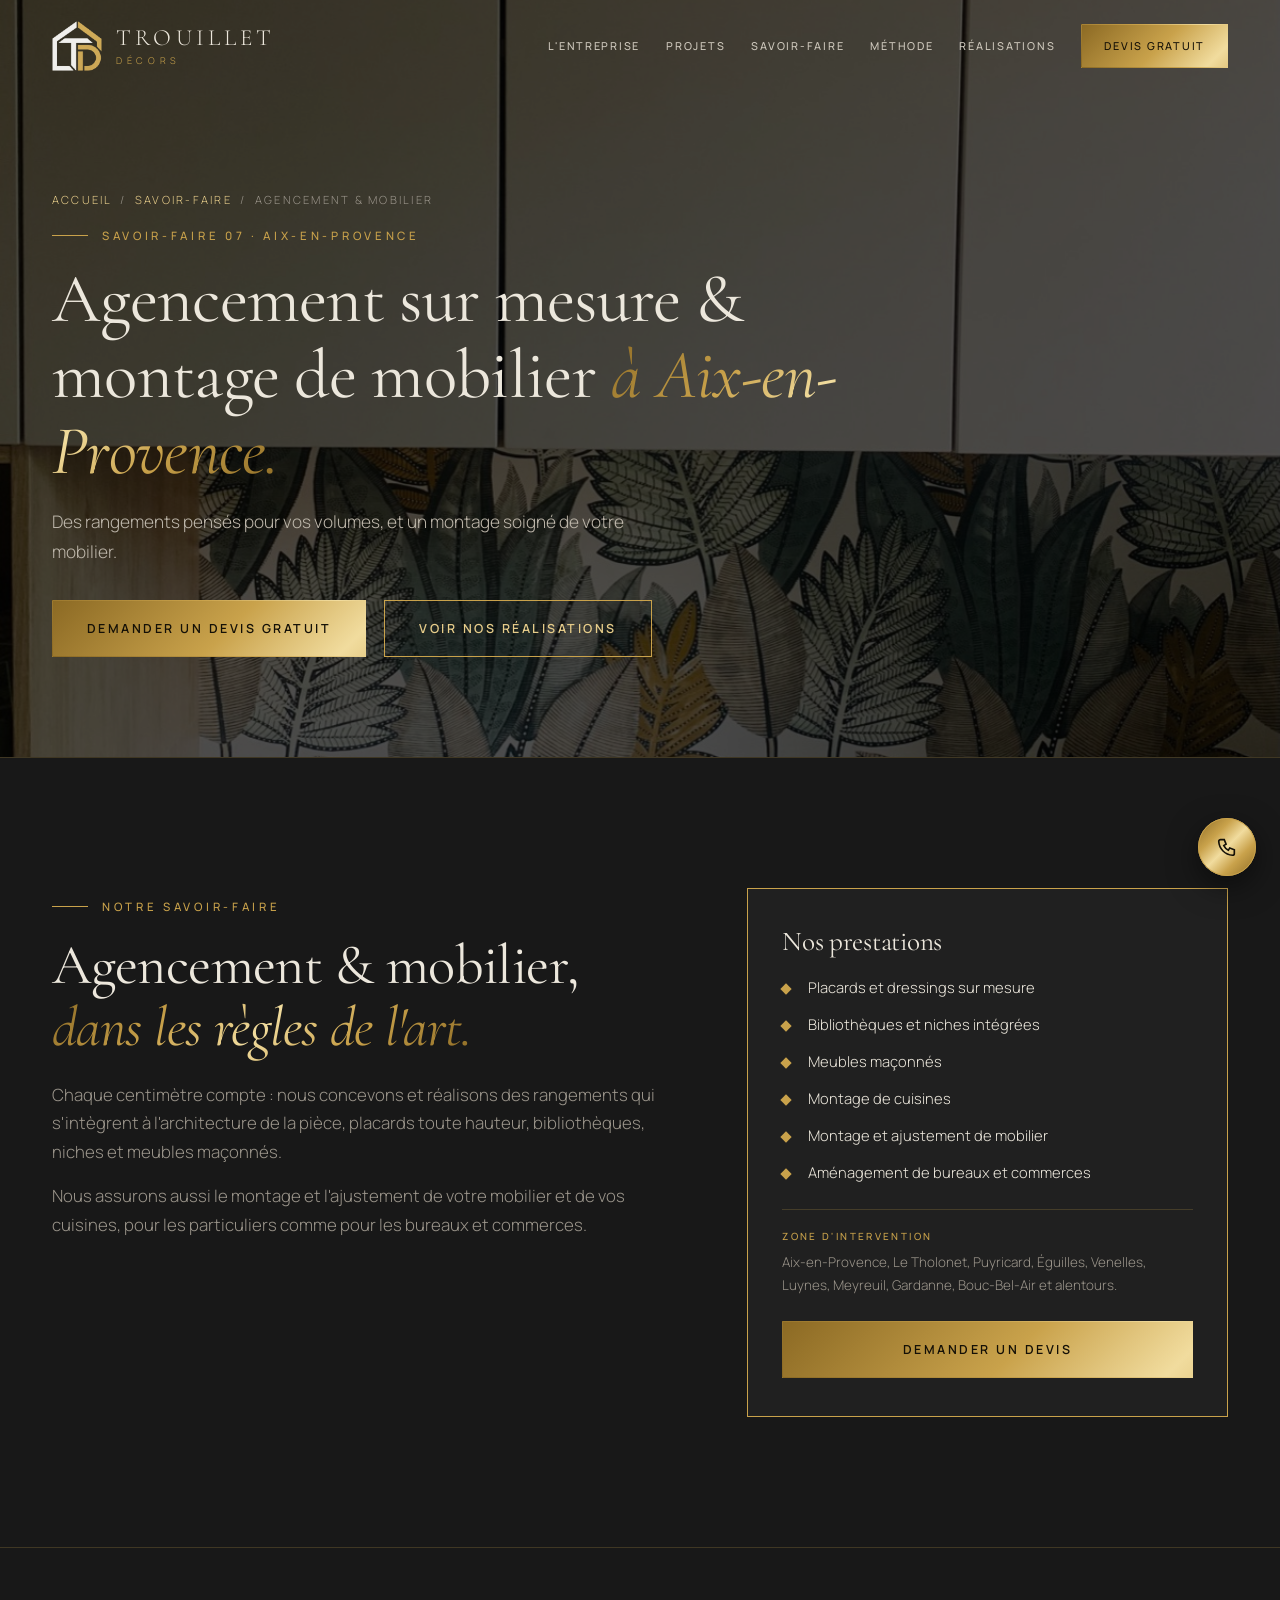
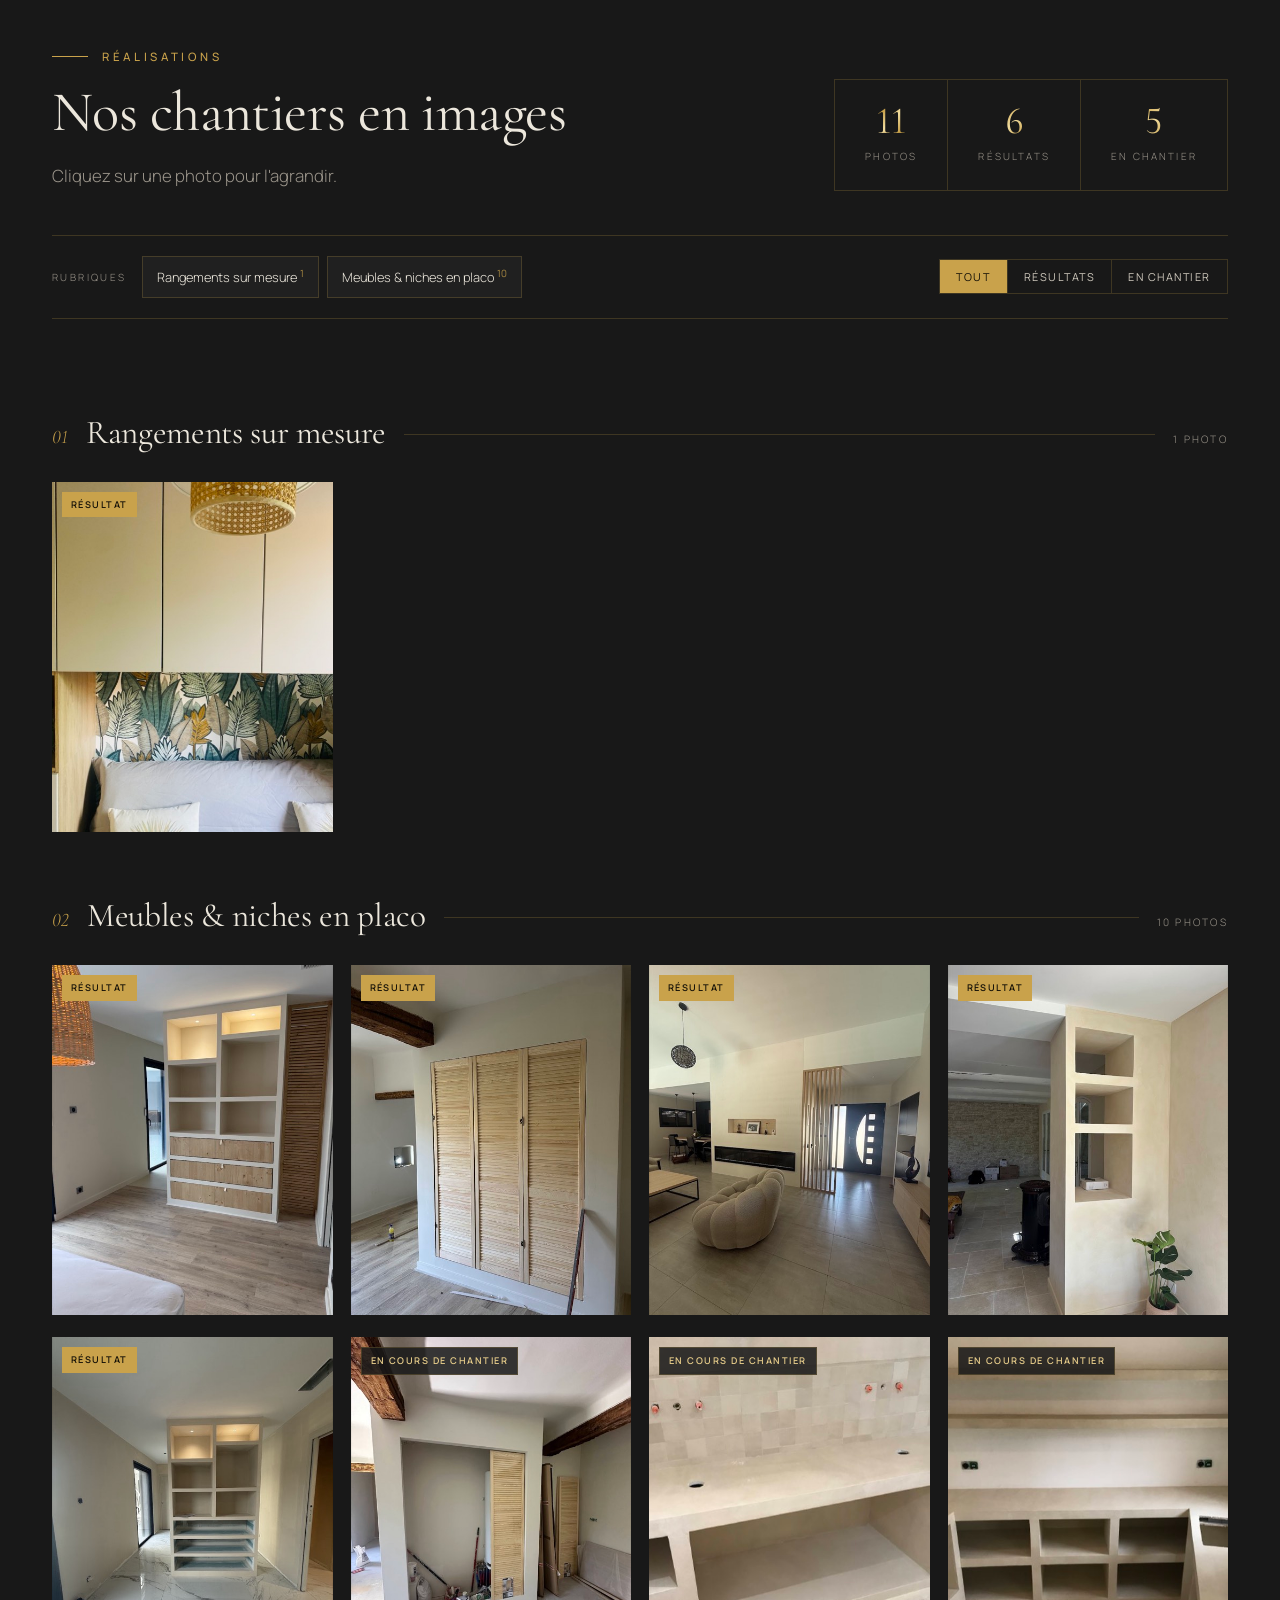
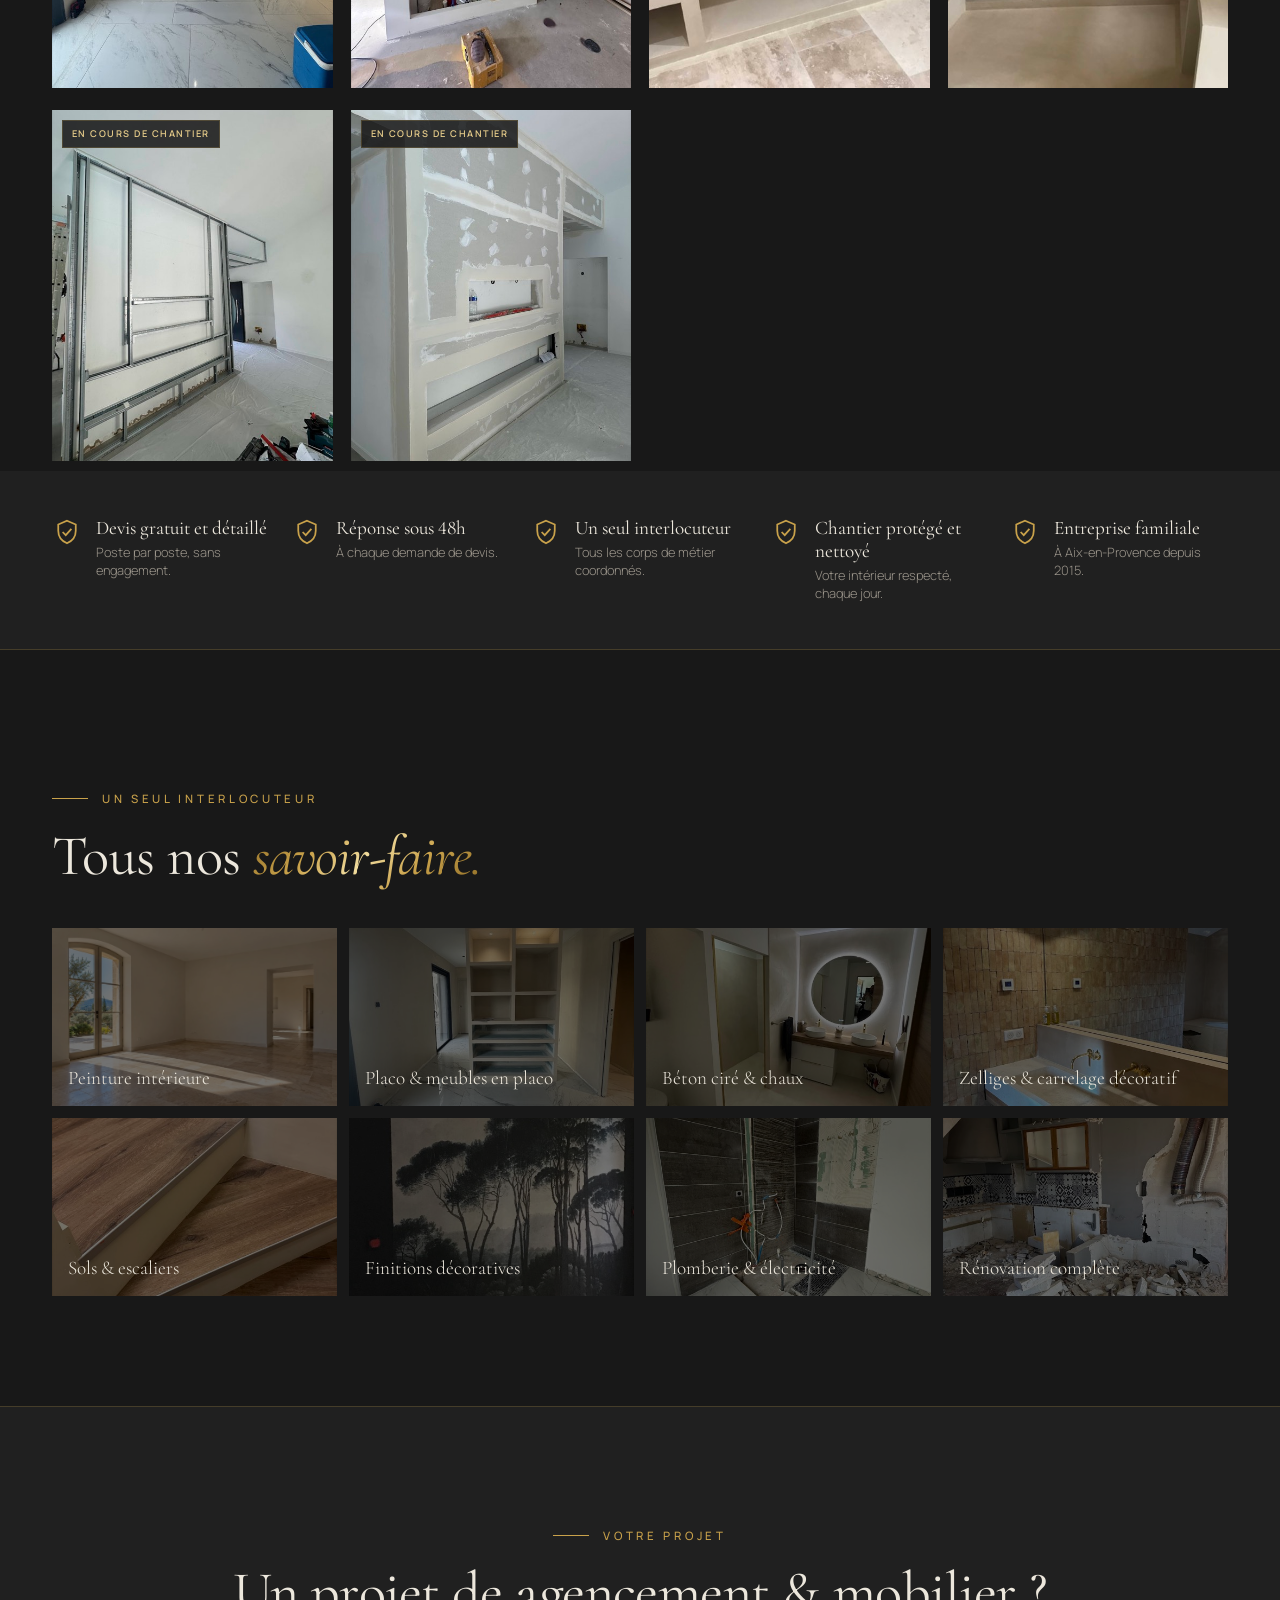
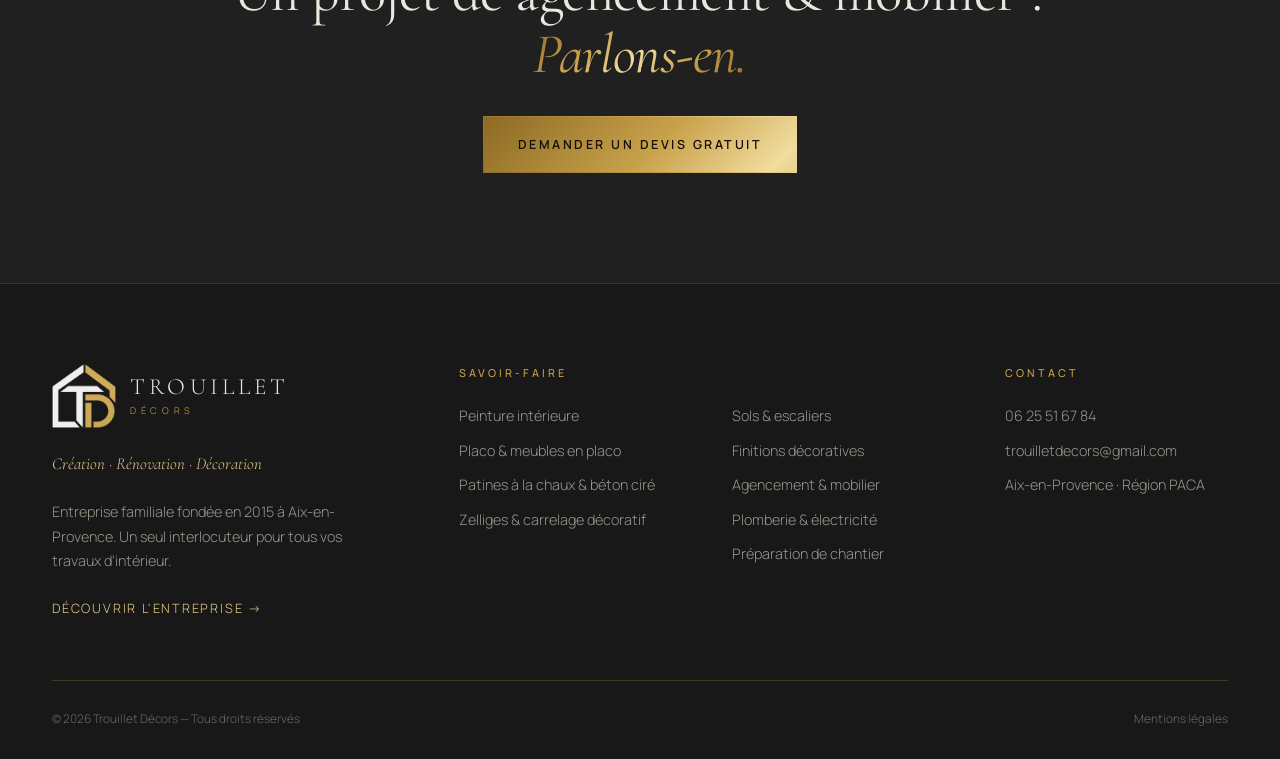
==== commit fc53fecd: "Zone d'intervention étendue à toute la région PACA, villa renommée Aix-en-Provence Co-Authored-By: C" ====
--- a/agencement-sur-mesure-aix-en-provence.html
+++ b/agencement-sur-mesure-aix-en-provence.html
@@ -11,13 +11,13 @@
 <meta property="og:title" content="Agencement sur mesure, rangements &amp; montage de mobilier à Aix-en-Provence">
 <meta property="og:description" content="Rangements sur mesure, placards, bibliothèques, meubles maçonnés et montage de mobilier et de cuisines à Aix-en-Provence.">
 <meta property="og:image" content="https://www.trouilletdecors.fr/images/agencement/full/agencement-01.jpg">
-<script type="application/ld+json">[{"@context": "https://schema.org", "@type": "Service", "name": "Agencement sur mesure, rangements & montage de mobilier à Aix-en-Provence", "serviceType": "Agencement sur mesure & montage de mobilier", "description": "Rangements sur mesure, placards, bibliothèques, meubles maçonnés et montage de mobilier et de cuisines à Aix-en-Provence.", "areaServed": {"@type": "City", "name": "Aix-en-Provence"}, "provider": {"@type": "HomeAndConstructionBusiness", "name": "Trouillet Décors", "telephone": "+33625516784", "email": "trouilletdecors@gmail.com", "url": "https://www.trouilletdecors.fr/", "address": {"@type": "PostalAddress", "addressLocality": "Aix-en-Provence", "postalCode": "13100", "addressCountry": "FR"}}, "url": "https://www.trouilletdecors.fr/agencement-sur-mesure-aix-en-provence.html"}, {"@context": "https://schema.org", "@type": "BreadcrumbList", "itemListElement": [{"@type": "ListItem", "position": 1, "name": "Accueil", "item": "https://www.trouilletdecors.fr/"}, {"@type": "ListItem", "position": 2, "name": "Savoir-faire", "item": "https://www.trouilletdecors.fr/realisations.html"}, {"@type": "ListItem", "position": 3, "name": "Agencement & mobilier", "item": "https://www.trouilletdecors.fr/agencement-sur-mesure-aix-en-provence.html"}]}]</script>
+<script type="application/ld+json">[{"@context": "https://schema.org", "@type": "Service", "name": "Agencement sur mesure, rangements & montage de mobilier à Aix-en-Provence", "serviceType": "Agencement sur mesure & montage de mobilier", "description": "Rangements sur mesure, placards, bibliothèques, meubles maçonnés et montage de mobilier et de cuisines à Aix-en-Provence.", "areaServed": [{"@type": "City", "name": "Aix-en-Provence"}, {"@type": "AdministrativeArea", "name": "Provence-Alpes-Côte d'Azur"}], "provider": {"@type": "HomeAndConstructionBusiness", "name": "Trouillet Décors", "telephone": "+33625516784", "email": "trouilletdecors@gmail.com", "url": "https://www.trouilletdecors.fr/", "address": {"@type": "PostalAddress", "addressLocality": "Aix-en-Provence", "postalCode": "13100", "addressCountry": "FR"}}, "url": "https://www.trouilletdecors.fr/agencement-sur-mesure-aix-en-provence.html"}, {"@context": "https://schema.org", "@type": "BreadcrumbList", "itemListElement": [{"@type": "ListItem", "position": 1, "name": "Accueil", "item": "https://www.trouilletdecors.fr/"}, {"@type": "ListItem", "position": 2, "name": "Savoir-faire", "item": "https://www.trouilletdecors.fr/realisations.html"}, {"@type": "ListItem", "position": 3, "name": "Agencement & mobilier", "item": "https://www.trouilletdecors.fr/agencement-sur-mesure-aix-en-provence.html"}]}]</script>
 <link rel="preconnect" href="https://fonts.googleapis.com">
 <link rel="preconnect" href="https://fonts.gstatic.com" crossorigin>
 <link href="https://fonts.googleapis.com/css2?family=Cormorant+Garamond:ital,wght@0,400;0,500;0,600;1,400&family=Manrope:wght@300;400;500;600&display=swap" rel="stylesheet">
 <link rel="icon" type="image/png" href="images/logo/favicon-64.png">
 <link rel="apple-touch-icon" href="images/logo/apple-touch-icon.png">
-<link rel="stylesheet" href="site.css?v=202610231030">
+<link rel="stylesheet" href="site.css?v=202610281129">
 </head>
 <body>
 <div class="progress" aria-hidden="true"></div>
@@ -35,7 +35,7 @@
       <a href="index.html#methode">Méthode</a>
       <a href="realisations.html">Réalisations</a>
       <a href="index.html#contact" class="btn btn-gold">Devis gratuit</a>
-      <div class="menu-foot"><a href="tel:+33625516784">06 25 51 67 84</a><span>Aix-en-Provence & Pays d'Aix</span></div>
+      <div class="menu-foot"><a href="tel:+33625516784">06 25 51 67 84</a><span>Aix-en-Provence & PACA</span></div>
     </nav>
     <nav class="quick" aria-label="Accès rapide"><a href="entreprise.html">L'entreprise</a><a href="realisations.html">Réalisations</a></nav>
     <button class="burger" id="burger" aria-label="Menu"><span></span><span></span><span></span></button>
@@ -123,7 +123,7 @@
       </div>
       <div><h4>Savoir-faire</h4><ul><li><a href="peinture-aix-en-provence.html">Peinture intérieure</a></li><li><a href="placo-aix-en-provence.html">Placo & meubles en placo</a></li><li><a href="beton-cire-enduit-chaux-aix-en-provence.html">Patines à la chaux & béton ciré</a></li><li><a href="zelliges-carrelage-aix-en-provence.html">Zelliges & carrelage décoratif</a></li></ul></div>
       <div><h4>&nbsp;</h4><ul><li><a href="pose-sols-aix-en-provence.html">Sols & escaliers</a></li><li><a href="papier-peint-decoration-aix-en-provence.html">Finitions décoratives</a></li><li><a href="agencement-sur-mesure-aix-en-provence.html">Agencement & mobilier</a></li><li><a href="plomberie-electricite-aix-en-provence.html">Plomberie & électricité</a></li><li><a href="renovation-interieure-aix-en-provence.html">Préparation de chantier</a></li></ul></div>
-      <div><h4>Contact</h4><ul><li><a href="tel:+33625516784">06 25 51 67 84</a></li><li><a href="mailto:trouilletdecors@gmail.com">trouilletdecors@gmail.com</a></li><li>Aix-en-Provence (13)</li></ul></div>
+      <div><h4>Contact</h4><ul><li><a href="tel:+33625516784">06 25 51 67 84</a></li><li><a href="mailto:trouilletdecors@gmail.com">trouilletdecors@gmail.com</a></li><li>Aix-en-Provence · Région PACA</li></ul></div>
     </div>
     <div class="legal"><span>© <span id="y"></span> Trouillet Décors — Tous droits réservés</span><span><a href="mentions-legales.html">Mentions légales</a></span></div>
   </div>
@@ -131,7 +131,7 @@
 
 <a href="tel:+33625516784" class="float-call" aria-label="Appeler"><svg viewBox="0 0 24 24" fill="none" stroke="currentColor" stroke-width="1.8"><path d="M5 4h4l2 5-2.5 1.5a11 11 0 005 5L15 13l5 2v4a2 2 0 01-2 2A16 16 0 013 6a2 2 0 012-2"/></svg></a>
 
-<script src="confiance.js?v=202610231030"></script>
-<script src="site.js?v=202610231030"></script>
+<script src="confiance.js?v=202610281129"></script>
+<script src="site.js?v=202610281129"></script>
 </body>
 </html>
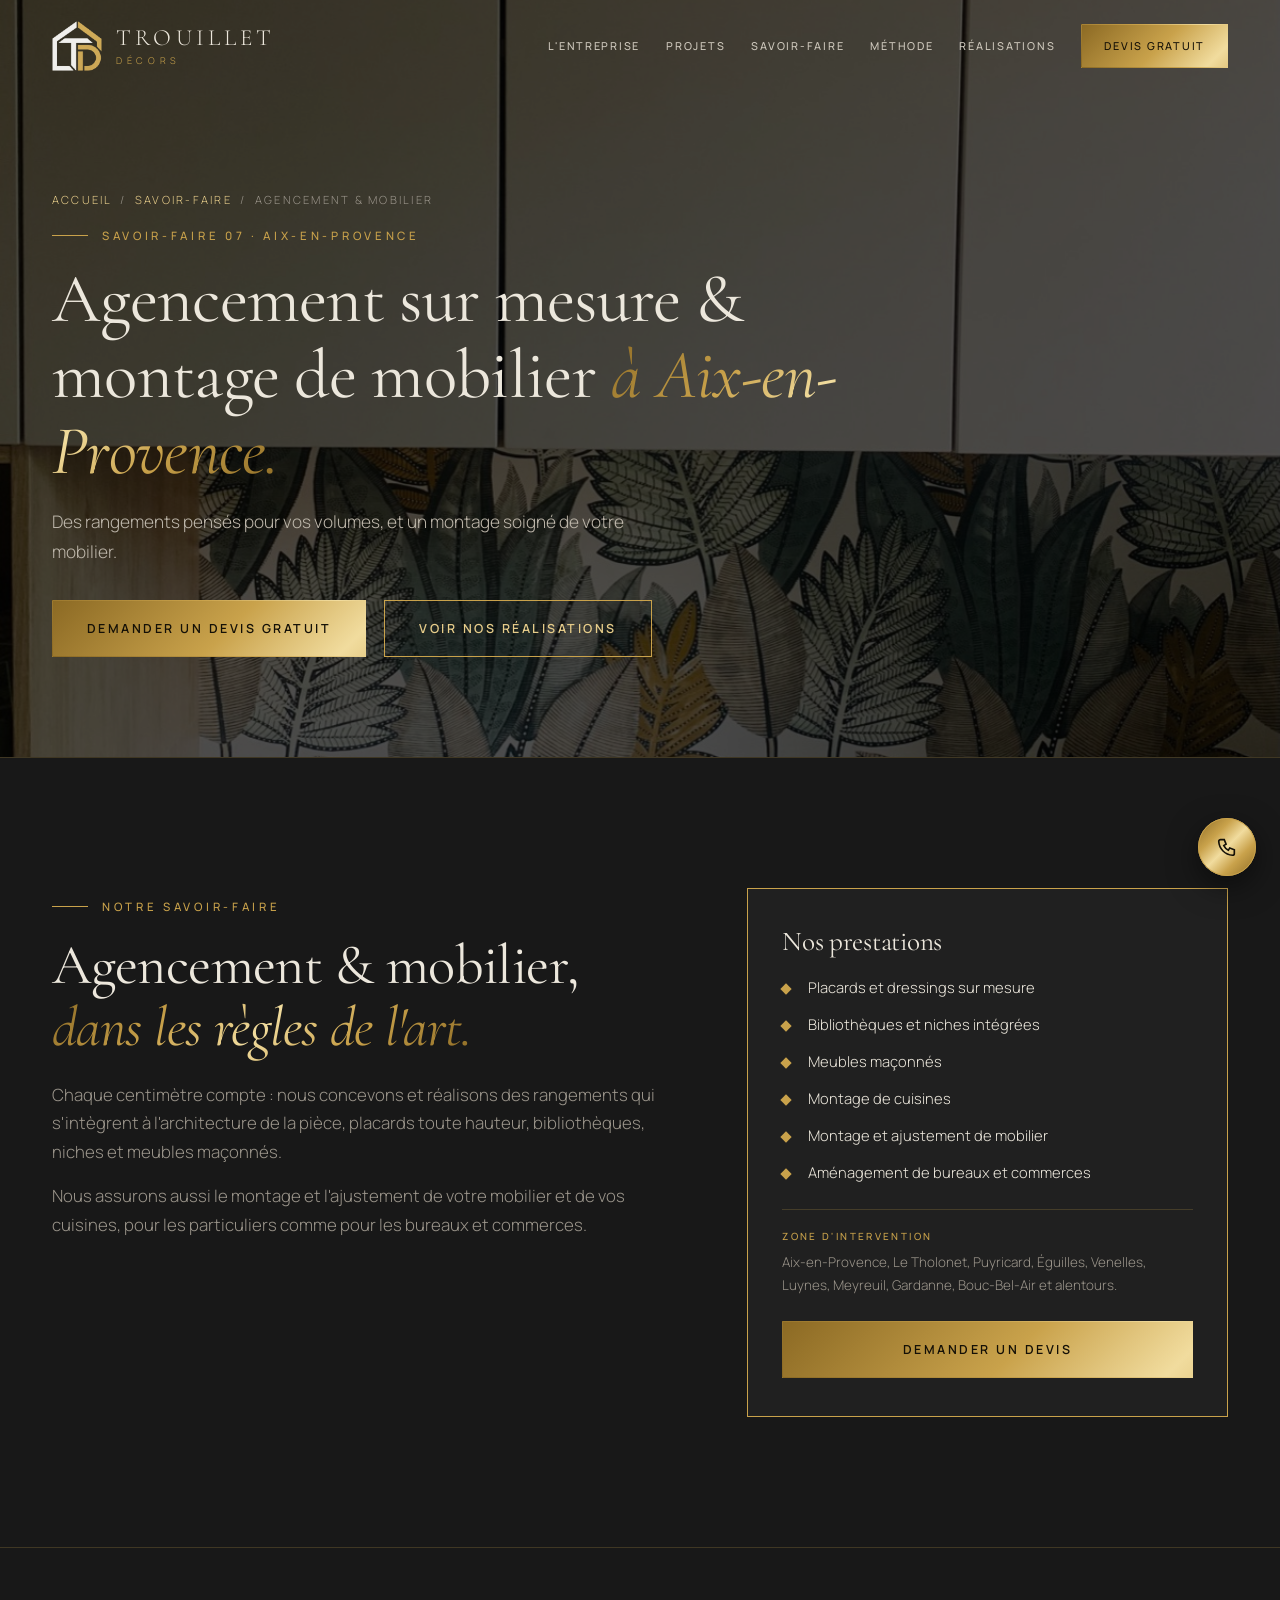
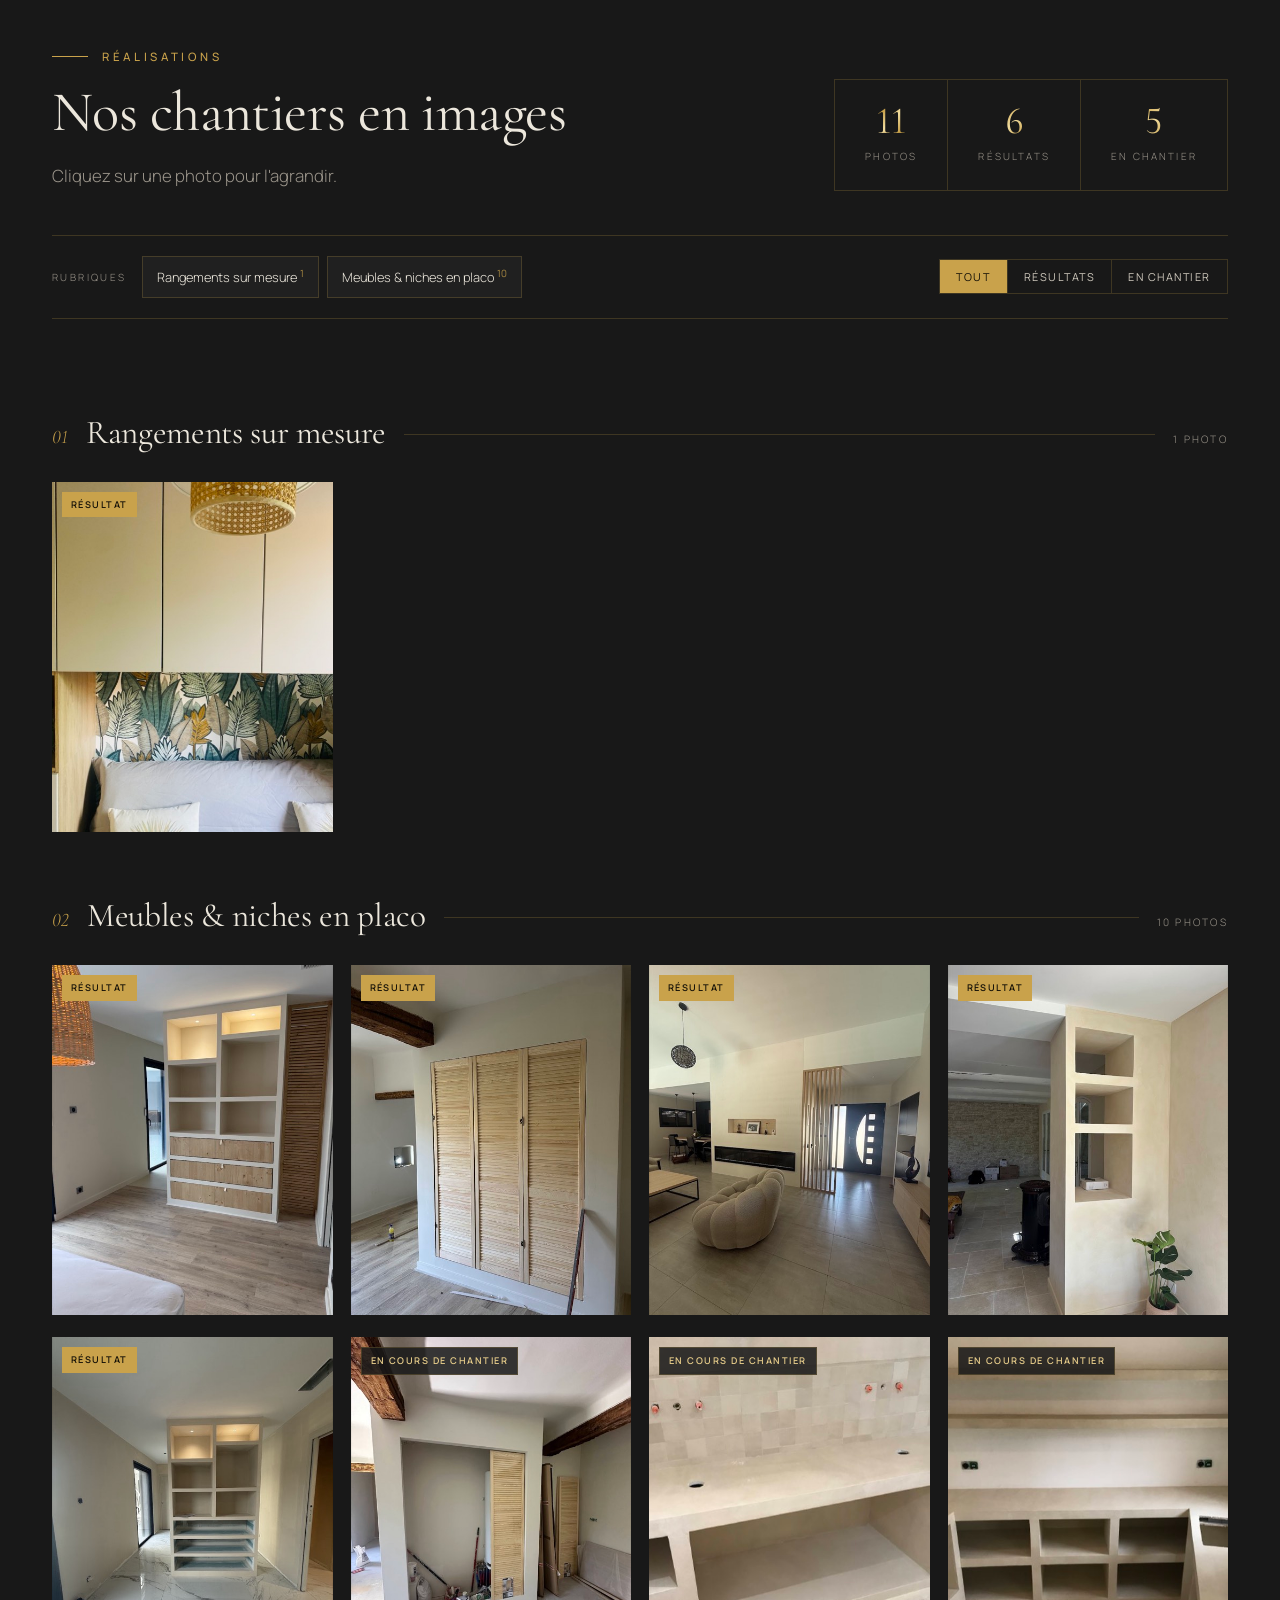
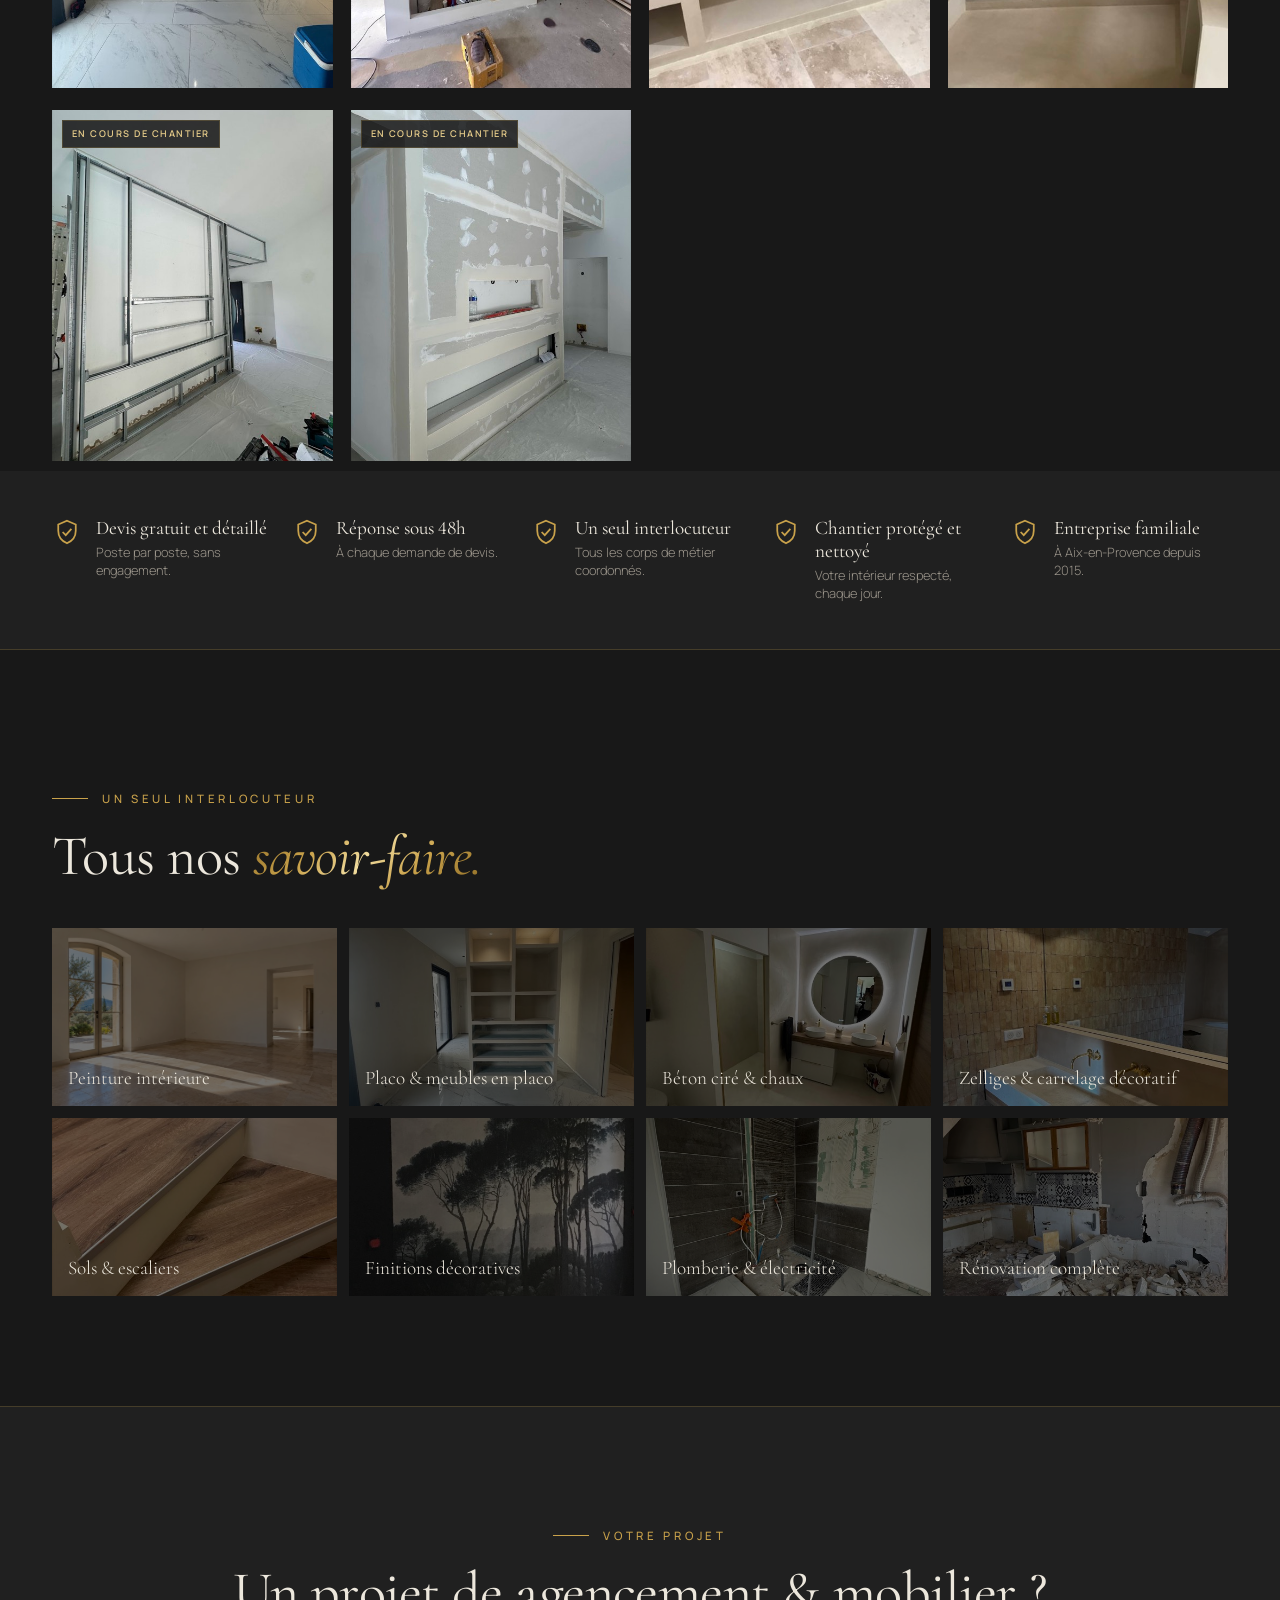
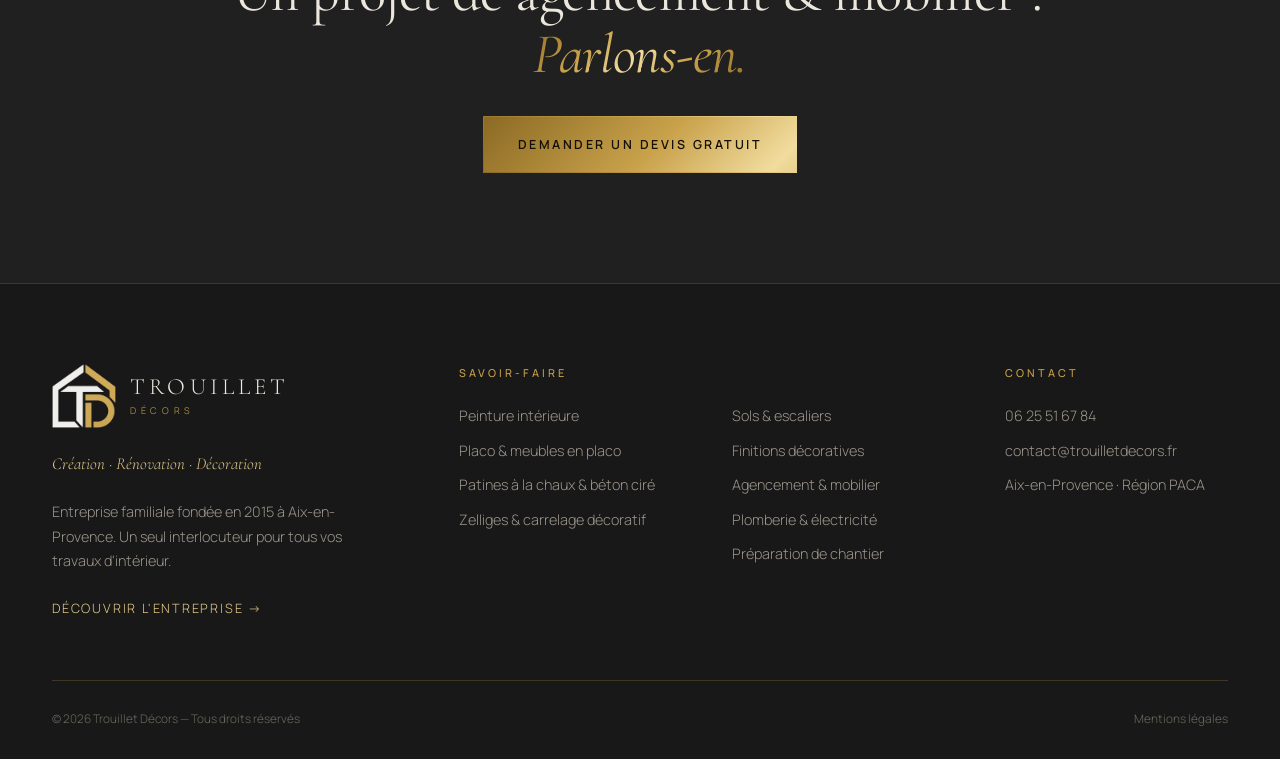
==== commit 56e5bdfc: "Adresse de contact : contact@trouilletdecors.fr Co-Authored-By: Claude Opus 5.5 <noreply@anthropic.c" ====
--- a/agencement-sur-mesure-aix-en-provence.html
+++ b/agencement-sur-mesure-aix-en-provence.html
@@ -11,13 +11,13 @@
 <meta property="og:title" content="Agencement sur mesure, rangements &amp; montage de mobilier à Aix-en-Provence">
 <meta property="og:description" content="Rangements sur mesure, placards, bibliothèques, meubles maçonnés et montage de mobilier et de cuisines à Aix-en-Provence.">
 <meta property="og:image" content="https://www.trouilletdecors.fr/images/agencement/full/agencement-01.jpg">
-<script type="application/ld+json">[{"@context": "https://schema.org", "@type": "Service", "name": "Agencement sur mesure, rangements & montage de mobilier à Aix-en-Provence", "serviceType": "Agencement sur mesure & montage de mobilier", "description": "Rangements sur mesure, placards, bibliothèques, meubles maçonnés et montage de mobilier et de cuisines à Aix-en-Provence.", "areaServed": [{"@type": "City", "name": "Aix-en-Provence"}, {"@type": "AdministrativeArea", "name": "Provence-Alpes-Côte d'Azur"}], "provider": {"@type": "HomeAndConstructionBusiness", "name": "Trouillet Décors", "telephone": "+33625516784", "email": "trouilletdecors@gmail.com", "url": "https://www.trouilletdecors.fr/", "address": {"@type": "PostalAddress", "addressLocality": "Aix-en-Provence", "postalCode": "13100", "addressCountry": "FR"}}, "url": "https://www.trouilletdecors.fr/agencement-sur-mesure-aix-en-provence.html"}, {"@context": "https://schema.org", "@type": "BreadcrumbList", "itemListElement": [{"@type": "ListItem", "position": 1, "name": "Accueil", "item": "https://www.trouilletdecors.fr/"}, {"@type": "ListItem", "position": 2, "name": "Savoir-faire", "item": "https://www.trouilletdecors.fr/realisations.html"}, {"@type": "ListItem", "position": 3, "name": "Agencement & mobilier", "item": "https://www.trouilletdecors.fr/agencement-sur-mesure-aix-en-provence.html"}]}]</script>
+<script type="application/ld+json">[{"@context": "https://schema.org", "@type": "Service", "name": "Agencement sur mesure, rangements & montage de mobilier à Aix-en-Provence", "serviceType": "Agencement sur mesure & montage de mobilier", "description": "Rangements sur mesure, placards, bibliothèques, meubles maçonnés et montage de mobilier et de cuisines à Aix-en-Provence.", "areaServed": [{"@type": "City", "name": "Aix-en-Provence"}, {"@type": "AdministrativeArea", "name": "Provence-Alpes-Côte d'Azur"}], "provider": {"@type": "HomeAndConstructionBusiness", "name": "Trouillet Décors", "telephone": "+33625516784", "email": "contact@trouilletdecors.fr", "url": "https://www.trouilletdecors.fr/", "address": {"@type": "PostalAddress", "addressLocality": "Aix-en-Provence", "postalCode": "13100", "addressCountry": "FR"}}, "url": "https://www.trouilletdecors.fr/agencement-sur-mesure-aix-en-provence.html"}, {"@context": "https://schema.org", "@type": "BreadcrumbList", "itemListElement": [{"@type": "ListItem", "position": 1, "name": "Accueil", "item": "https://www.trouilletdecors.fr/"}, {"@type": "ListItem", "position": 2, "name": "Savoir-faire", "item": "https://www.trouilletdecors.fr/realisations.html"}, {"@type": "ListItem", "position": 3, "name": "Agencement & mobilier", "item": "https://www.trouilletdecors.fr/agencement-sur-mesure-aix-en-provence.html"}]}]</script>
 <link rel="preconnect" href="https://fonts.googleapis.com">
 <link rel="preconnect" href="https://fonts.gstatic.com" crossorigin>
 <link href="https://fonts.googleapis.com/css2?family=Cormorant+Garamond:ital,wght@0,400;0,500;0,600;1,400&family=Manrope:wght@300;400;500;600&display=swap" rel="stylesheet">
 <link rel="icon" type="image/png" href="images/logo/favicon-64.png">
 <link rel="apple-touch-icon" href="images/logo/apple-touch-icon.png">
-<link rel="stylesheet" href="site.css?v=202610281129">
+<link rel="stylesheet" href="site.css?v=202610281154">
 </head>
 <body>
 <div class="progress" aria-hidden="true"></div>
@@ -123,7 +123,7 @@
       </div>
       <div><h4>Savoir-faire</h4><ul><li><a href="peinture-aix-en-provence.html">Peinture intérieure</a></li><li><a href="placo-aix-en-provence.html">Placo & meubles en placo</a></li><li><a href="beton-cire-enduit-chaux-aix-en-provence.html">Patines à la chaux & béton ciré</a></li><li><a href="zelliges-carrelage-aix-en-provence.html">Zelliges & carrelage décoratif</a></li></ul></div>
       <div><h4>&nbsp;</h4><ul><li><a href="pose-sols-aix-en-provence.html">Sols & escaliers</a></li><li><a href="papier-peint-decoration-aix-en-provence.html">Finitions décoratives</a></li><li><a href="agencement-sur-mesure-aix-en-provence.html">Agencement & mobilier</a></li><li><a href="plomberie-electricite-aix-en-provence.html">Plomberie & électricité</a></li><li><a href="renovation-interieure-aix-en-provence.html">Préparation de chantier</a></li></ul></div>
-      <div><h4>Contact</h4><ul><li><a href="tel:+33625516784">06 25 51 67 84</a></li><li><a href="mailto:trouilletdecors@gmail.com">trouilletdecors@gmail.com</a></li><li>Aix-en-Provence · Région PACA</li></ul></div>
+      <div><h4>Contact</h4><ul><li><a href="tel:+33625516784">06 25 51 67 84</a></li><li><a href="mailto:contact@trouilletdecors.fr">contact@trouilletdecors.fr</a></li><li>Aix-en-Provence · Région PACA</li></ul></div>
     </div>
     <div class="legal"><span>© <span id="y"></span> Trouillet Décors — Tous droits réservés</span><span><a href="mentions-legales.html">Mentions légales</a></span></div>
   </div>
@@ -131,7 +131,7 @@
 
 <a href="tel:+33625516784" class="float-call" aria-label="Appeler"><svg viewBox="0 0 24 24" fill="none" stroke="currentColor" stroke-width="1.8"><path d="M5 4h4l2 5-2.5 1.5a11 11 0 005 5L15 13l5 2v4a2 2 0 01-2 2A16 16 0 013 6a2 2 0 012-2"/></svg></a>
 
-<script src="confiance.js?v=202610281129"></script>
-<script src="site.js?v=202610281129"></script>
+<script src="confiance.js?v=202610281154"></script>
+<script src="site.js?v=202610281154"></script>
 </body>
 </html>
